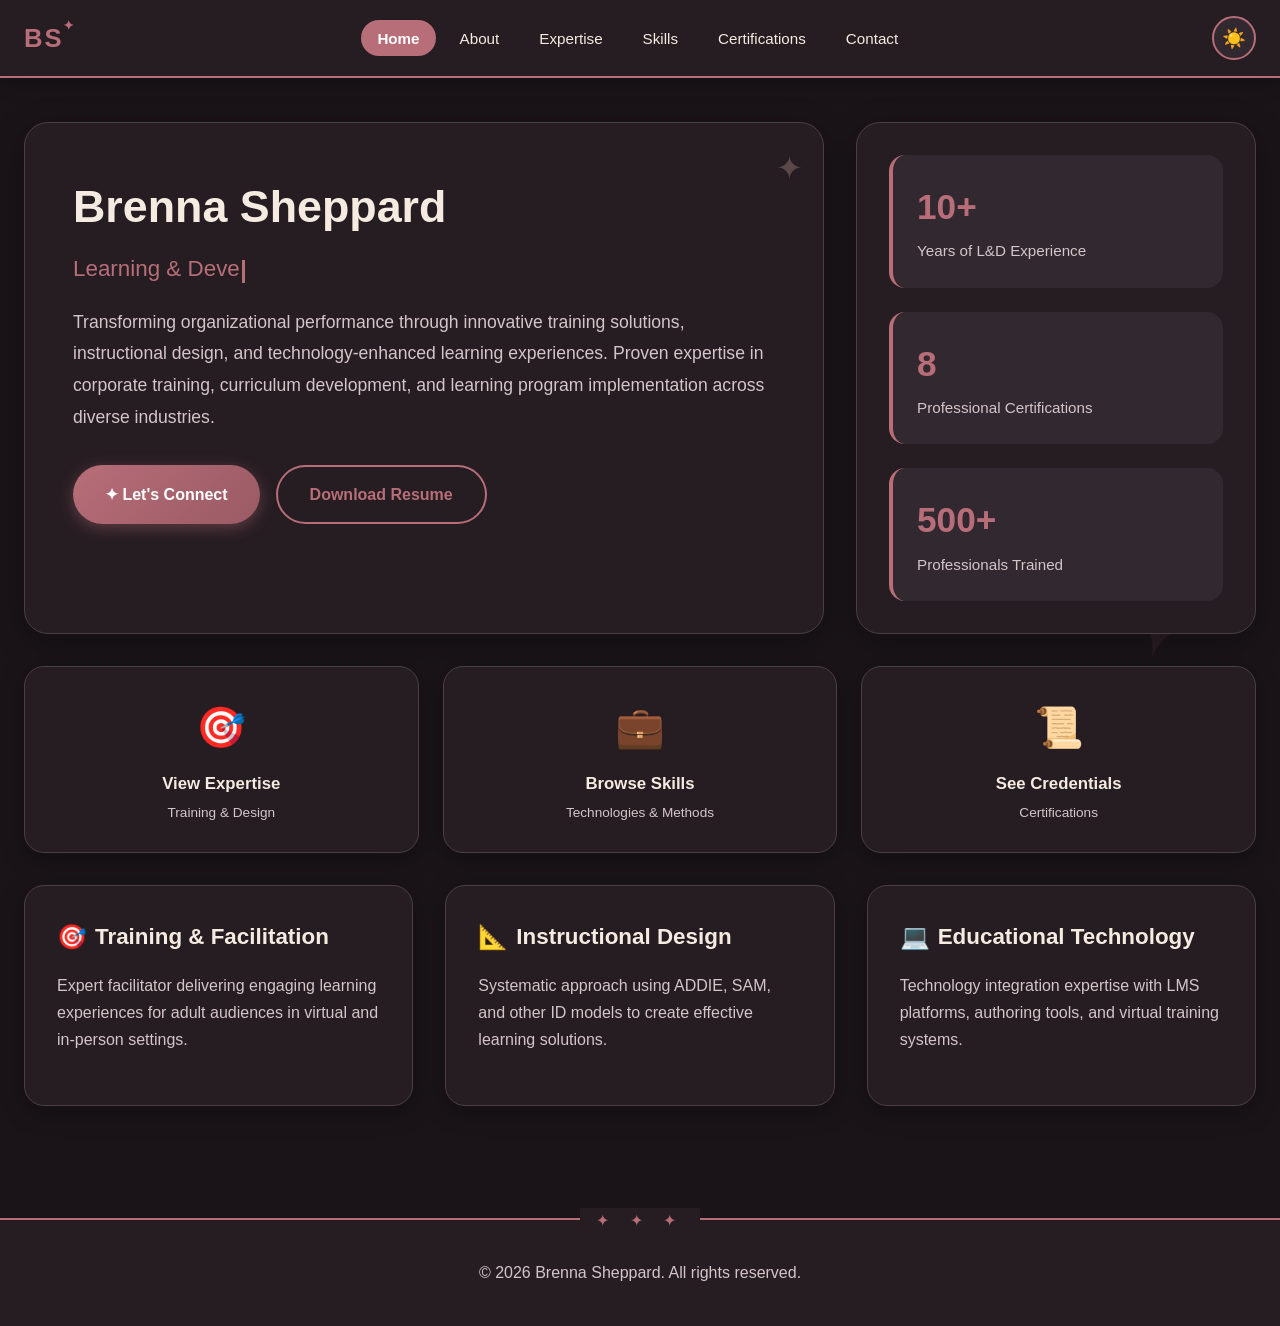
==== index.html @ a4d52938 "Add animated video avatar to About section - Download anime avatar video from GitHub - Update About " ====
<!DOCTYPE html>
<html lang="en">
<head>
    <meta charset="UTF-8">
    <meta name="viewport" content="width=device-width, initial-scale=1.0">
    <meta name="description" content="Brenna Sheppard - Learning & Development Professional specializing in instructional design, corporate training, and educational technology implementation.">
    <title>Brenna Sheppard | Learning & Development Specialist</title>
    <style>
        * {
            margin: 0;
            padding: 0;
            box-sizing: border-box;
        }

        :root {
            --bg-primary: #1a1418;
            --bg-secondary: #261d22;
            --bg-card: #322830;
            --text-primary: #f5ebe0;
            --text-secondary: #d4c5c8;
            --accent: #b76e79;
            --accent-light: #d4a5a5;
            --accent-hover: #9a5a64;
            --border: #4a3f44;
            --shadow: rgba(0, 0, 0, 0.3);
            --sparkle: #f0d9e0;
        }

        [data-theme="light"] {
            --bg-primary: #fff5f7;
            --bg-secondary: #ffeef1;
            --bg-card: #fff9fa;
            --text-primary: #2d2428;
            --text-secondary: #5a4a4e;
            --accent: #b76e79;
            --accent-light: #d4a5a5;
            --accent-hover: #9a5a64;
            --border: #e8d0d4;
            --shadow: rgba(183, 110, 121, 0.15);
            --sparkle: #b76e79;
        }

        body {
            font-family: 'Segoe UI', -apple-system, BlinkMacSystemFont, Roboto, 'Helvetica Neue', Arial, sans-serif;
            background-color: var(--bg-primary);
            color: var(--text-primary);
            line-height: 1.6;
            transition: background-color 0.4s ease, color 0.4s ease;
            overflow-x: hidden;
        }

        /* Floating Particles Background */
        .particles {
            position: fixed;
            top: 0;
            left: 0;
            width: 100%;
            height: 100%;
            pointer-events: none;
            z-index: 0;
            overflow: hidden;
        }

        .particle {
            position: absolute;
            width: 6px;
            height: 6px;
            background: var(--accent-light);
            border-radius: 50%;
            opacity: 0.4;
            animation: float 15s infinite ease-in-out;
        }

        .particle:nth-child(odd) {
            width: 4px;
            height: 4px;
            animation-duration: 20s;
        }

        .particle::before {
            content: '✦';
            position: absolute;
            font-size: 12px;
            color: var(--sparkle);
            opacity: 0.6;
        }

        @keyframes float {
            0%, 100% {
                transform: translateY(100vh) rotate(0deg);
                opacity: 0;
            }
            10% {
                opacity: 0.6;
            }
            90% {
                opacity: 0.6;
            }
            100% {
                transform: translateY(-100vh) rotate(720deg);
                opacity: 0;
            }
        }

        /* Sparkle decorations */
        .sparkle-container {
            position: fixed;
            top: 0;
            left: 0;
            width: 100%;
            height: 100%;
            pointer-events: none;
            z-index: 1;
        }

        .sparkle {
            position: absolute;
            font-size: 1.2rem;
            color: var(--sparkle);
            opacity: 0;
            animation: sparkle 3s infinite;
        }

        @keyframes sparkle {
            0%, 100% { opacity: 0; transform: scale(0) rotate(0deg); }
            50% { opacity: 0.8; transform: scale(1) rotate(180deg); }
        }

        /* Header & Navigation */
        header {
            background: var(--bg-secondary);
            padding: 1rem 1.5rem;
            position: fixed;
            top: 0;
            left: 0;
            right: 0;
            z-index: 1000;
            box-shadow: 0 2px 20px var(--shadow);
            transition: all 0.4s ease;
            border-bottom: 2px solid var(--accent);
            backdrop-filter: blur(10px);
        }

        header.hidden {
            transform: translateY(-100%);
        }

        nav {
            max-width: 1400px;
            margin: 0 auto;
            display: flex;
            justify-content: space-between;
            align-items: center;
            gap: 1rem;
        }

        .logo {
            font-size: 1.6rem;
            font-weight: 700;
            color: var(--accent);
            flex-shrink: 0;
            letter-spacing: 2px;
            position: relative;
        }

        .logo::after {
            content: '✦';
            font-size: 0.8rem;
            position: absolute;
            top: -2px;
            right: -12px;
            animation: twinkle 2s infinite;
        }

        @keyframes twinkle {
            0%, 100% { opacity: 0.3; transform: scale(0.8); }
            50% { opacity: 1; transform: scale(1.2); }
        }

        .nav-links {
            display: flex;
            gap: 0.5rem;
            list-style: none;
            align-items: center;
        }

        .nav-links a {
            color: var(--text-primary);
            text-decoration: none;
            font-weight: 500;
            transition: all 0.3s cubic-bezier(0.68, -0.55, 0.265, 1.55);
            font-size: 0.95rem;
            cursor: pointer;
            padding: 0.6rem 1rem;
            border-radius: 25px;
            position: relative;
        }

        .nav-links a:hover {
            color: var(--accent);
            background: var(--bg-card);
            transform: translateY(-2px) scale(1.05);
        }

        .nav-links a.active {
            color: white;
            background: var(--accent);
            font-weight: 600;
        }

        .nav-controls {
            display: flex;
            align-items: center;
            gap: 0.75rem;
        }

        .theme-toggle {
            background: var(--bg-card);
            border: 2px solid var(--accent);
            color: var(--accent);
            width: 44px;
            height: 44px;
            border-radius: 50%;
            cursor: pointer;
            font-size: 1.2rem;
            display: flex;
            align-items: center;
            justify-content: center;
            transition: all 0.4s cubic-bezier(0.68, -0.55, 0.265, 1.55);
        }

        .theme-toggle:hover {
            background: var(--accent);
            color: white;
            transform: scale(1.15) rotate(180deg);
            box-shadow: 0 4px 20px var(--shadow);
        }

        .menu-toggle {
            display: none;
            background: var(--bg-card);
            border: 2px solid var(--accent);
            color: var(--accent);
            font-size: 1.3rem;
            cursor: pointer;
            padding: 0.5rem 0.75rem;
            border-radius: 12px;
            transition: all 0.3s cubic-bezier(0.68, -0.55, 0.265, 1.55);
        }

        .menu-toggle:hover {
            background: var(--accent);
            color: white;
            transform: scale(1.05);
        }

        /* Dashboard Container */
        .dashboard {
            max-width: 1400px;
            margin: 90px auto 0;
            padding: 2rem 1.5rem;
            min-height: calc(100vh - 90px);
            position: relative;
            z-index: 2;
        }

        /* Tab Navigation */
        .tab-container {
            display: none;
        }

        .tab-container.active {
            display: block;
            animation: fadeInUp 0.6s cubic-bezier(0.68, -0.55, 0.265, 1.55);
        }

        @keyframes fadeInUp {
            from {
                opacity: 0;
                transform: translateY(30px);
            }
            to {
                opacity: 1;
                transform: translateY(0);
            }
        }

        /* Hero Dashboard */
        .hero-dashboard {
            display: grid;
            grid-template-columns: 2fr 1fr;
            gap: 2rem;
            margin-bottom: 2rem;
        }

        .hero-card {
            background: var(--bg-secondary);
            padding: 3rem;
            border-radius: 24px;
            box-shadow: 0 8px 32px var(--shadow);
            border: 1px solid var(--border);
            transition: all 0.4s cubic-bezier(0.68, -0.55, 0.265, 1.55);
            position: relative;
            overflow: hidden;
        }

        .hero-card::before {
            content: '✦';
            position: absolute;
            top: 20px;
            right: 20px;
            font-size: 2rem;
            color: var(--accent-light);
            opacity: 0.3;
            animation: twinkle 3s infinite;
        }

        .hero-card:hover {
            transform: translateY(-8px) scale(1.01);
            box-shadow: 0 16px 48px var(--shadow);
        }

        .hero-card h1 {
            font-size: 2.8rem;
            margin-bottom: 0.5rem;
            color: var(--text-primary);
            font-weight: 700;
        }

        .typing-container {
            height: 2rem;
            margin-bottom: 1.5rem;
        }

        .hero-card h2 {
            font-size: 1.4rem;
            color: var(--accent);
            font-weight: 500;
            display: inline;
        }

        .cursor {
            display: inline-block;
            width: 3px;
            height: 1.4rem;
            background: var(--accent);
            margin-left: 2px;
            animation: blink 1s infinite;
            vertical-align: middle;
        }

        @keyframes blink {
            0%, 50% { opacity: 1; }
            51%, 100% { opacity: 0; }
        }

        .hero-card p {
            color: var(--text-secondary);
            font-size: 1.1rem;
            line-height: 1.8;
            margin-bottom: 2rem;
        }

        .cta-buttons {
            display: flex;
            gap: 1rem;
            flex-wrap: wrap;
        }

        .btn {
            padding: 0.9rem 2rem;
            border: none;
            border-radius: 30px;
            font-size: 1rem;
            font-weight: 600;
            cursor: pointer;
            transition: all 0.4s cubic-bezier(0.68, -0.55, 0.265, 1.55);
            text-decoration: none;
            display: inline-flex;
            align-items: center;
            gap: 0.5rem;
        }

        .btn-primary {
            background: linear-gradient(135deg, var(--accent), var(--accent-hover));
            color: white;
            box-shadow: 0 4px 15px rgba(183, 110, 121, 0.4);
        }

        .btn-primary:hover {
            transform: translateY(-4px) scale(1.05);
            box-shadow: 0 8px 25px rgba(183, 110, 121, 0.5);
        }

        .btn-secondary {
            background: transparent;
            color: var(--accent);
            border: 2px solid var(--accent);
        }

        .btn-secondary:hover {
            background: var(--accent);
            color: white;
            transform: translateY(-4px) scale(1.05);
        }

        .stats-card {
            background: var(--bg-secondary);
            padding: 2rem;
            border-radius: 24px;
            box-shadow: 0 8px 32px var(--shadow);
            border: 1px solid var(--border);
            display: flex;
            flex-direction: column;
            gap: 1.5rem;
        }

        .stat-item {
            padding: 1.5rem;
            background: var(--bg-card);
            border-radius: 16px;
            border-left: 4px solid var(--accent);
            transition: all 0.4s cubic-bezier(0.68, -0.55, 0.265, 1.55);
            cursor: pointer;
            position: relative;
            overflow: hidden;
        }

        .stat-item::after {
            content: '✦';
            position: absolute;
            right: 15px;
            top: 50%;
            transform: translateY(-50%);
            font-size: 1.5rem;
            color: var(--accent-light);
            opacity: 0;
            transition: all 0.3s ease;
        }

        .stat-item:hover {
            transform: translateX(8px) scale(1.02);
            border-left-width: 6px;
        }

        .stat-item:hover::after {
            opacity: 0.5;
        }

        .stat-item h3 {
            font-size: 2.2rem;
            color: var(--accent);
            margin-bottom: 0.25rem;
            font-weight: 700;
        }

        .stat-item p {
            color: var(--text-secondary);
            font-size: 0.95rem;
        }

        /* Quick Actions */
        .quick-actions {
            display: grid;
            grid-template-columns: repeat(3, 1fr);
            gap: 1.5rem;
            margin-bottom: 2rem;
        }

        .quick-action {
            background: var(--bg-secondary);
            padding: 1.75rem;
            border-radius: 20px;
            box-shadow: 0 6px 24px var(--shadow);
            border: 1px solid var(--border);
            text-align: center;
            cursor: pointer;
            transition: all 0.4s cubic-bezier(0.68, -0.55, 0.265, 1.55);
            position: relative;
            overflow: hidden;
        }

        .quick-action::before {
            content: '';
            position: absolute;
            top: 0;
            left: 0;
            right: 0;
            height: 3px;
            background: linear-gradient(90deg, var(--accent), var(--accent-light));
            transform: scaleX(0);
            transition: transform 0.3s ease;
        }

        .quick-action:hover {
            transform: translateY(-10px) scale(1.03);
            border-color: var(--accent);
        }

        .quick-action:hover::before {
            transform: scaleX(1);
        }

        .quick-action-icon {
            font-size: 2.5rem;
            margin-bottom: 0.75rem;
            display: block;
            animation: bounce 2s infinite;
        }

        @keyframes bounce {
            0%, 100% { transform: translateY(0); }
            50% { transform: translateY(-5px); }
        }

        .quick-action:hover .quick-action-icon {
            animation: bounceMore 0.5s;
        }

        @keyframes bounceMore {
            0%, 100% { transform: translateY(0) scale(1); }
            50% { transform: translateY(-10px) scale(1.2); }
        }

        .quick-action h4 {
            color: var(--text-primary);
            font-size: 1.05rem;
            margin-bottom: 0.25rem;
            font-weight: 600;
        }

        .quick-action p {
            color: var(--text-secondary);
            font-size: 0.85rem;
        }

        /* Grid Cards */
        .card-grid {
            display: grid;
            grid-template-columns: repeat(auto-fit, minmax(320px, 1fr));
            gap: 2rem;
            margin-bottom: 2rem;
        }

        .card {
            background: var(--bg-secondary);
            padding: 2rem;
            border-radius: 20px;
            box-shadow: 0 6px 24px var(--shadow);
            border: 1px solid var(--border);
            transition: all 0.4s cubic-bezier(0.68, -0.55, 0.265, 1.55);
            cursor: pointer;
            position: relative;
            overflow: hidden;
        }

        .card::before {
            content: '';
            position: absolute;
            top: 0;
            left: 0;
            right: 0;
            height: 4px;
            background: linear-gradient(90deg, var(--accent), var(--accent-light), var(--accent));
            background-size: 200% 100%;
            transform: scaleX(0);
            transform-origin: left;
            transition: transform 0.4s ease;
        }

        .card:hover {
            transform: translateY(-12px) scale(1.02);
            box-shadow: 0 16px 40px var(--shadow);
        }

        .card:hover::before {
            transform: scaleX(1);
            animation: shimmer 2s infinite;
        }

        @keyframes shimmer {
            0% { background-position: -200% 0; }
            100% { background-position: 200% 0; }
        }

        .card h3 {
            color: var(--text-primary);
            margin-bottom: 1rem;
            font-size: 1.4rem;
            font-weight: 600;
            display: flex;
            align-items: center;
            gap: 0.5rem;
        }

        .card-icon {
            font-size: 1.5rem;
            transition: transform 0.3s ease;
        }

        .card:hover .card-icon {
            transform: scale(1.2) rotate(10deg);
        }

        .card p {
            color: var(--text-secondary);
            line-height: 1.7;
            margin-bottom: 1.25rem;
        }

        .card ul {
            list-style: none;
            padding: 0;
        }

        .card li {
            color: var(--text-secondary);
            padding: 0.5rem 0;
            padding-left: 1.5rem;
            position: relative;
            line-height: 1.6;
            transition: all 0.3s ease;
        }

        .card li:before {
            content: "✦";
            color: var(--accent);
            position: absolute;
            left: 0;
            font-size: 0.8rem;
            transition: transform 0.3s ease;
        }

        .card:hover li:before {
            transform: rotate(72deg);
        }

        /* Skills Tags */
        .skill-tags {
            display: flex;
            flex-wrap: wrap;
            gap: 0.6rem;
            margin-top: 1rem;
        }

        .skill-tag {
            background: linear-gradient(135deg, var(--accent), var(--accent-hover));
            color: white;
            padding: 0.5rem 1.1rem;
            border-radius: 25px;
            font-size: 0.85rem;
            font-weight: 500;
            transition: all 0.3s cubic-bezier(0.68, -0.55, 0.265, 1.55);
            cursor: default;
        }

        .skill-tag:hover {
            transform: scale(1.1) translateY(-3px);
            box-shadow: 0 4px 12px rgba(183, 110, 121, 0.4);
        }

        /* Section Headers */
        .section-header {
            margin-bottom: 2rem;
            position: relative;
        }

        .section-header h2 {
            font-size: 2.2rem;
            color: var(--text-primary);
            margin-bottom: 0.5rem;
            display: inline-flex;
            align-items: center;
            gap: 0.75rem;
        }

        .section-header h2::after {
            content: '✦';
            font-size: 1rem;
            color: var(--accent);
            animation: twinkle 2s infinite;
        }

        .section-header p {
            color: var(--text-secondary);
            font-size: 1.1rem;
        }

        /* About Section - Editorial Layout with Avatar */
        .about-editorial {
            background: var(--bg-secondary);
            padding: 3rem;
            border-radius: 24px;
            box-shadow: 0 8px 32px var(--shadow);
            border: 1px solid var(--border);
            position: relative;
            overflow: hidden;
        }

        .about-editorial::before {
            content: '✦';
            position: absolute;
            top: 20px;
            right: 20px;
            font-size: 1.5rem;
            color: var(--accent-light);
            opacity: 0.3;
            animation: twinkle 3s infinite;
        }

        .about-text-flow {
            font-size: 1.1rem;
            line-height: 1.9;
            color: var(--text-secondary);
            text-align: justify;
            hyphens: auto;
        }

        .about-text-flow p {
            margin-bottom: 1.25rem;
        }

        .about-text-flow p:first-of-type::first-letter {
            font-size: 3.5rem;
            float: left;
            line-height: 1;
            padding-right: 0.5rem;
            color: var(--accent);
            font-weight: 700;
        }

        /* Anime Avatar with Text Wrap */
        .avatar-float {
            float: right;
            width: 220px;
            height: 220px;
            margin: 0 0 1.5rem 2rem;
            shape-outside: circle(50%);
            clip-path: circle(50%);
            position: relative;
            cursor: pointer;
            transition: transform 0.6s cubic-bezier(0.68, -0.55, 0.265, 1.55);
        }

        .avatar-float:hover {
            transform: scale(1.05);
        }

        .avatar-float.clicked {
            animation: avatarBounce 0.6s cubic-bezier(0.68, -0.55, 0.265, 1.55);
        }

        @keyframes avatarBounce {
            0% { transform: scale(1) rotate(0deg); }
            25% { transform: scale(1.1) rotate(5deg); }
            50% { transform: scale(0.95) rotate(-5deg); }
            75% { transform: scale(1.05) rotate(3deg); }
            100% { transform: scale(1) rotate(0deg); }
        }

        .avatar-image,
        .avatar-video {
            width: 100%;
            height: 100%;
            object-fit: cover;
            border-radius: 50%;
            border: 4px solid var(--accent);
            box-shadow: 0 8px 32px var(--shadow);
            transition: all 0.4s ease;
        }

        .avatar-float:hover .avatar-image,
        .avatar-float:hover .avatar-video {
            border-color: var(--accent-light);
            box-shadow: 0 12px 40px var(--shadow), 0 0 30px rgba(183, 110, 121, 0.3);
        }

        /* Placeholder avatar styling */
        .avatar-placeholder {
            width: 100%;
            height: 100%;
            border-radius: 50%;
            background: linear-gradient(135deg, var(--accent), var(--accent-hover));
            display: flex;
            align-items: center;
            justify-content: center;
            font-size: 4rem;
            color: white;
            border: 4px solid var(--accent-light);
            box-shadow: 0 8px 32px var(--shadow);
            position: relative;
            overflow: hidden;
        }

        .avatar-placeholder::before {
            content: '';
            position: absolute;
            top: -50%;
            left: -50%;
            width: 200%;
            height: 200%;
            background: linear-gradient(
                45deg,
                transparent 30%,
                rgba(255,255,255,0.1) 50%,
                transparent 70%
            );
            animation: shimmerAvatar 3s infinite;
        }

        @keyframes shimmerAvatar {
            0% { transform: translateX(-100%) rotate(45deg); }
            100% { transform: translateX(100%) rotate(45deg); }
        }

        .avatar-hint {
            position: absolute;
            bottom: -30px;
            left: 50%;
            transform: translateX(-50%);
            font-size: 0.75rem;
            color: var(--accent);
            white-space: nowrap;
            opacity: 0;
            transition: opacity 0.3s ease;
        }

        .avatar-float:hover .avatar-hint {
            opacity: 1;
        }

        /* Skills highlight in text */
        .text-highlight {
            color: var(--accent);
            font-weight: 600;
            position: relative;
        }

        .text-highlight::after {
            content: '';
            position: absolute;
            bottom: -2px;
            left: 0;
            width: 100%;
            height: 2px;
            background: var(--accent);
            transform: scaleX(0);
            transition: transform 0.3s ease;
        }

        .text-highlight:hover::after {
            transform: scaleX(1);
        }

        /* About footer with values */
        .about-values {
            display: flex;
            flex-wrap: wrap;
            gap: 0.75rem;
            margin-top: 2rem;
            padding-top: 2rem;
            border-top: 1px solid var(--border);
        }

        .value-tag {
            background: var(--bg-card);
            color: var(--text-secondary);
            padding: 0.5rem 1rem;
            border-radius: 20px;
            font-size: 0.9rem;
            border: 1px solid var(--border);
            transition: all 0.3s cubic-bezier(0.68, -0.55, 0.265, 1.55);
            display: flex;
            align-items: center;
            gap: 0.4rem;
        }

        .value-tag:hover {
            background: var(--accent);
            color: white;
            border-color: var(--accent);
            transform: translateY(-3px) scale(1.05);
        }

        .value-tag::before {
            content: '♡';
            font-size: 0.8rem;
        }

        @media (max-width: 768px) {
            .avatar-float {
                float: none;
                margin: 0 auto 2rem;
                display: block;
                shape-outside: none;
            }

            .about-text-flow {
                text-align: left;
            }

            .about-editorial {
                padding: 2rem;
            }
        }

        /* Legacy about grid - keeping for fallback */
        .about-grid {
            display: grid;
            grid-template-columns: 2fr 1fr;
            gap: 2rem;
        }

        .about-content {
            background: var(--bg-secondary);
            padding: 2.5rem;
            border-radius: 24px;
            box-shadow: 0 8px 32px var(--shadow);
            border: 1px solid var(--border);
        }

        .about-content p {
            color: var(--text-secondary);
            margin-bottom: 1.25rem;
            line-height: 1.8;
        }

        .value-props {
            background: var(--bg-secondary);
            padding: 2rem;
            border-radius: 24px;
            box-shadow: 0 8px 32px var(--shadow);
            border: 1px solid var(--border);
        }

        .value-props h3 {
            color: var(--text-primary);
            margin-bottom: 1.5rem;
            font-size: 1.4rem;
            display: flex;
            align-items: center;
            gap: 0.5rem;
        }

        .value-props h3::before {
            content: '✦';
            color: var(--accent);
        }

        .value-list {
            list-style: none;
        }

        .value-list li {
            padding: 0.85rem 0;
            color: var(--text-secondary);
            display: flex;
            align-items: center;
            gap: 0.75rem;
            border-bottom: 1px solid var(--border);
            transition: all 0.3s ease;
        }

        .value-list li:last-child {
            border-bottom: none;
        }

        .value-list li:hover {
            padding-left: 0.5rem;
            color: var(--text-primary);
        }

        .value-list li:before {
            content: "♡";
            color: var(--accent);
            font-size: 1rem;
            transition: transform 0.3s ease;
        }

        .value-list li:hover:before {
            transform: scale(1.3);
        }

        /* Certification Cards with Actual Logos */
        .cert-card {
            background: var(--bg-secondary);
            padding: 2rem;
            border-radius: 20px;
            box-shadow: 0 6px 24px var(--shadow);
            border: 1px solid var(--border);
            transition: all 0.4s cubic-bezier(0.68, -0.55, 0.265, 1.55);
            text-align: center;
            display: flex;
            flex-direction: column;
            align-items: center;
            gap: 1rem;
        }

        .cert-card:hover {
            transform: translateY(-10px) scale(1.03);
            box-shadow: 0 16px 40px var(--shadow);
        }

        .cert-logo {
            width: 72px;
            height: 72px;
            display: flex;
            align-items: center;
            justify-content: center;
            transition: transform 0.4s cubic-bezier(0.68, -0.55, 0.265, 1.55);
        }

        .cert-card:hover .cert-logo {
            transform: scale(1.15) rotate(5deg);
        }

        .cert-logo svg {
            width: 100%;
            height: 100%;
        }

        .cert-card h3 {
            color: var(--text-primary);
            font-size: 1.15rem;
            margin: 0;
            font-weight: 600;
        }

        .cert-card p {
            color: var(--text-secondary);
            font-size: 0.9rem;
            margin: 0;
        }

        .cert-badge {
            background: linear-gradient(135deg, var(--accent), var(--accent-hover));
            color: white;
            padding: 0.3rem 0.8rem;
            border-radius: 15px;
            font-size: 0.75rem;
            font-weight: 500;
        }

        /* Contact Section */
        .contact-grid {
            display: grid;
            grid-template-columns: 1fr 1fr;
            gap: 2rem;
        }

        .contact-card {
            background: var(--bg-secondary);
            padding: 2.5rem;
            border-radius: 24px;
            box-shadow: 0 8px 32px var(--shadow);
            border: 1px solid var(--border);
        }

        .contact-card h3 {
            margin-bottom: 1.5rem;
            color: var(--text-primary);
            font-size: 1.4rem;
            display: flex;
            align-items: center;
            gap: 0.5rem;
        }

        .contact-card h3::before {
            content: '✦';
            color: var(--accent);
        }

        .contact-links {
            display: flex;
            flex-direction: column;
            gap: 1rem;
        }

        .contact-link {
            color: var(--text-primary);
            text-decoration: none;
            font-size: 1rem;
            transition: all 0.4s cubic-bezier(0.68, -0.55, 0.265, 1.55);
            display: flex;
            align-items: center;
            gap: 0.75rem;
            padding: 1rem;
            background: var(--bg-card);
            border-radius: 12px;
            border: 1px solid var(--border);
        }

        .contact-link:hover {
            color: var(--accent);
            border-color: var(--accent);
            transform: translateX(8px) scale(1.02);
            box-shadow: 0 4px 16px var(--shadow);
        }

        .contact-link span {
            font-size: 1.3rem;
        }

        /* Footer */
        footer {
            background: var(--bg-secondary);
            text-align: center;
            padding: 2.5rem;
            color: var(--text-secondary);
            border-top: 2px solid var(--accent);
            margin-top: 3rem;
            position: relative;
        }

        footer::before {
            content: '✦ ✦ ✦';
            position: absolute;
            top: -12px;
            left: 50%;
            transform: translateX(-50%);
            background: var(--bg-secondary);
            padding: 0 1rem;
            color: var(--accent);
            letter-spacing: 0.5rem;
        }

        /* Mobile Menu Styles */
        @media (max-width: 968px) {
            .hero-dashboard,
            .about-grid,
            .contact-grid {
                grid-template-columns: 1fr;
            }

            .quick-actions {
                grid-template-columns: 1fr;
            }

            .card-grid {
                grid-template-columns: 1fr;
            }
        }

        @media (max-width: 768px) {
            .nav-links {
                display: none;
                position: fixed;
                top: 73px;
                left: 0;
                right: 0;
                background: var(--bg-secondary);
                flex-direction: column;
                padding: 1.5rem;
                box-shadow: 0 8px 32px var(--shadow);
                border-bottom: 2px solid var(--accent);
                gap: 0.5rem;
                max-height: calc(100vh - 73px);
                overflow-y: auto;
            }

            .nav-links.active {
                display: flex;
                animation: slideDown 0.4s cubic-bezier(0.68, -0.55, 0.265, 1.55);
            }

            @keyframes slideDown {
                from {
                    opacity: 0;
                    transform: translateY(-20px);
                }
                to {
                    opacity: 1;
                    transform: translateY(0);
                }
            }

            .nav-links a {
                padding: 1rem;
                text-align: center;
                border-radius: 12px;
                width: 100%;
            }

            .menu-toggle {
                display: flex;
                align-items: center;
                justify-content: center;
            }

            .hero-card {
                padding: 2rem;
            }

            .hero-card h1 {
                font-size: 2rem;
            }

            .dashboard {
                padding: 1.5rem 1rem;
                margin-top: 80px;
            }

            .section-header h2 {
                font-size: 1.8rem;
            }

            .btn {
                padding: 0.8rem 1.5rem;
                font-size: 0.95rem;
            }
        }

        /* Decorative Flourishes */
        .flourish {
            position: fixed;
            pointer-events: none;
            z-index: 0;
            opacity: 0.1;
            color: var(--accent);
            font-size: 8rem;
        }

        .flourish-1 {
            top: 20%;
            left: 5%;
            transform: rotate(-15deg);
        }

        .flourish-2 {
            bottom: 20%;
            right: 5%;
            transform: rotate(15deg);
        }
    </style>
</head>
<body>
    <!-- Floating Particles -->
    <div class="particles" id="particles"></div>

    <!-- Sparkle Container -->
    <div class="sparkle-container" id="sparkles"></div>

    <!-- Decorative Flourishes -->
    <div class="flourish flourish-1">✦</div>
    <div class="flourish flourish-2">✦</div>

    <header id="header">
        <nav>
            <div class="logo">BS</div>
            <ul class="nav-links" id="navLinks">
                <li><a class="nav-link active" data-tab="home">Home</a></li>
                <li><a class="nav-link" data-tab="about">About</a></li>
                <li><a class="nav-link" data-tab="expertise">Expertise</a></li>
                <li><a class="nav-link" data-tab="skills">Skills</a></li>
                <li><a class="nav-link" data-tab="certifications">Certifications</a></li>
                <li><a class="nav-link" data-tab="contact">Contact</a></li>
            </ul>
            <div class="nav-controls">
                <button class="theme-toggle" id="themeToggle" aria-label="Toggle theme">
                    <span id="themeIcon">☀️</span>
                </button>
                <button class="menu-toggle" id="menuToggle" aria-label="Toggle menu">☰</button>
            </div>
        </nav>
    </header>

    <div class="dashboard">
        <!-- Home Tab -->
        <div class="tab-container active" id="home">
            <div class="hero-dashboard">
                <div class="hero-card">
                    <h1>Brenna Sheppard</h1>
                    <div class="typing-container">
                        <h2 id="typingText"></h2><span class="cursor"></span>
                    </div>
                    <p>Transforming organizational performance through innovative training solutions, instructional design, and technology-enhanced learning experiences. Proven expertise in corporate training, curriculum development, and learning program implementation across diverse industries.</p>
                    <div class="cta-buttons">
                        <a class="btn btn-primary nav-link" data-tab="contact">✦ Let's Connect</a>
                        <a href="BSheppardresume2025.pdf" class="btn btn-secondary" download>Download Resume</a>
                    </div>
                </div>
                <div class="stats-card">
                    <div class="stat-item">
                        <h3>10+</h3>
                        <p>Years of L&D Experience</p>
                    </div>
                    <div class="stat-item">
                        <h3>8</h3>
                        <p>Professional Certifications</p>
                    </div>
                    <div class="stat-item">
                        <h3>500+</h3>
                        <p>Professionals Trained</p>
                    </div>
                </div>
            </div>

            <!-- Interactive Quick Actions -->
            <div class="quick-actions">
                <div class="quick-action nav-link" data-tab="expertise">
                    <span class="quick-action-icon">🎯</span>
                    <h4>View Expertise</h4>
                    <p>Training & Design</p>
                </div>
                <div class="quick-action nav-link" data-tab="skills">
                    <span class="quick-action-icon">💼</span>
                    <h4>Browse Skills</h4>
                    <p>Technologies & Methods</p>
                </div>
                <div class="quick-action nav-link" data-tab="certifications">
                    <span class="quick-action-icon">📜</span>
                    <h4>See Credentials</h4>
                    <p>Certifications</p>
                </div>
            </div>

            <div class="card-grid">
                <div class="card nav-link" data-tab="expertise">
                    <h3><span class="card-icon">🎯</span> Training & Facilitation</h3>
                    <p>Expert facilitator delivering engaging learning experiences for adult audiences in virtual and in-person settings.</p>
                </div>
                <div class="card nav-link" data-tab="expertise">
                    <h3><span class="card-icon">📐</span> Instructional Design</h3>
                    <p>Systematic approach using ADDIE, SAM, and other ID models to create effective learning solutions.</p>
                </div>
                <div class="card nav-link" data-tab="expertise">
                    <h3><span class="card-icon">💻</span> Educational Technology</h3>
                    <p>Technology integration expertise with LMS platforms, authoring tools, and virtual training systems.</p>
                </div>
            </div>
        </div>

        <!-- About Tab - Editorial Layout with Avatar -->
        <div class="tab-container" id="about">
            <div class="section-header">
                <h2>About Me</h2>
                <p>Click the avatar to see it come alive!</p>
            </div>
            <div class="about-editorial">
                <div class="about-text-flow">
                    <!-- Anime Avatar - Animated video avatar -->
                    <div class="avatar-float" id="avatarFloat" title="Click me!">
                        <video class="avatar-video" id="avatarVideo" autoplay loop muted playsinline>
                            <source src="images/anime-avatar.mp4" type="video/mp4">
                        </video>
                        <span class="avatar-hint">Click me! ✦</span>
                    </div>

                    <p>I am a results-driven <span class="text-highlight">Learning & Development professional</span> with over a decade of experience designing and delivering impactful training solutions that drive measurable business outcomes. My journey has taken me through the worlds of instructional design, corporate training, curriculum development, and educational technology implementation—each role adding new dimensions to my expertise.</p>

                    <p>Currently serving as a <span class="text-highlight">Digital Learning Specialist</span>, I partner with organizations to implement technology-enhanced learning solutions, conduct customized professional development, and create scalable training programs. What truly excites me is translating complex concepts into engaging learning experiences for adult learners across multiple delivery modalities—whether that's a virtual workshop, an interactive e-learning module, or an in-person training session.</p>

                    <p>My toolkit includes <span class="text-highlight">needs assessment</span>, program design, <span class="text-highlight">LMS implementation</span>, facilitation, and measurement of learning impact. I bring a unique blend of instructional expertise, project management skills, and technical proficiency to every engagement. Whether working as a trainer, consultant, instructional designer, or project lead, I am committed to creating learning solutions that align with organizational goals and deliver lasting performance improvement.</p>

                    <p>When I'm not crafting learning experiences, you'll find me exploring new EdTech tools, staying current with industry trends, and continuously expanding my own skillset—because in L&D, we never stop learning!</p>
                </div>

                <div class="about-values">
                    <span class="value-tag">Adult Learning</span>
                    <span class="value-tag">Instructional Design</span>
                    <span class="value-tag">Multi-industry</span>
                    <span class="value-tag">Technology</span>
                    <span class="value-tag">Data-driven</span>
                    <span class="value-tag">Facilitation</span>
                    <span class="value-tag">Project Management</span>
                    <span class="value-tag">Consulting</span>
                </div>
            </div>
        </div>

        <!-- Expertise Tab -->
        <div class="tab-container" id="expertise">
            <div class="section-header">
                <h2>Core Expertise</h2>
                <p>Versatile learning professional ready for training, design, consulting, or project management roles</p>
            </div>
            <div class="card-grid">
                <div class="card">
                    <h3>Training & Facilitation</h3>
                    <p>Expert facilitator skilled in delivering engaging, interactive learning experiences for adult audiences. Proficient in both virtual and in-person delivery.</p>
                    <ul>
                        <li>Corporate training program design</li>
                        <li>Customized onsite training</li>
                        <li>Technology implementation support</li>
                        <li>Professional development workshops</li>
                        <li>Conference presentations</li>
                        <li>Train-the-trainer programs</li>
                    </ul>
                </div>

                <div class="card">
                    <h3>Instructional Design</h3>
                    <p>Systematic approach to designing learning solutions using ADDIE, SAM, and other ID models. Skilled at needs assessment and evaluation.</p>
                    <ul>
                        <li>Learning needs analysis</li>
                        <li>Course design & curriculum</li>
                        <li>Multimedia content development</li>
                        <li>Assessment design</li>
                        <li>Job aids creation</li>
                        <li>Program documentation</li>
                    </ul>
                </div>

                <div class="card">
                    <h3>Educational Technology</h3>
                    <p>Technology-savvy professional experienced in implementing and optimizing learning technologies and digital solutions.</p>
                    <ul>
                        <li>LMS implementation</li>
                        <li>EdTech tool evaluation</li>
                        <li>Digital content creation</li>
                        <li>Virtual training platforms</li>
                        <li>Google Workspace & Microsoft 365</li>
                        <li>Interactive display technology</li>
                    </ul>
                </div>

                <div class="card">
                    <h3>Program Management</h3>
                    <p>Strategic partner who can lead learning initiatives from conception through evaluation with strong stakeholder management.</p>
                    <ul>
                        <li>Learning strategy development</li>
                        <li>Stakeholder collaboration</li>
                        <li>Needs assessment</li>
                        <li>Budget & resource management</li>
                        <li>Performance metrics & ROI</li>
                        <li>Continuous improvement</li>
                    </ul>
                </div>
            </div>
        </div>

        <!-- Skills Tab -->
        <div class="tab-container" id="skills">
            <div class="section-header">
                <h2>Skills & Competencies</h2>
                <p>Comprehensive skillset across learning technologies, design, delivery, and management</p>
            </div>
            <div class="card-grid">
                <div class="card">
                    <h3>Learning Technologies</h3>
                    <div class="skill-tags">
                        <span class="skill-tag">Google Workspace</span>
                        <span class="skill-tag">Microsoft 365</span>
                        <span class="skill-tag">LMS Platforms</span>
                        <span class="skill-tag">Zoom/Teams</span>
                        <span class="skill-tag">Clear Touch</span>
                        <span class="skill-tag">Interactive Displays</span>
                    </div>
                </div>

                <div class="card">
                    <h3>Instructional Design</h3>
                    <div class="skill-tags">
                        <span class="skill-tag">ADDIE Model</span>
                        <span class="skill-tag">Needs Assessment</span>
                        <span class="skill-tag">Learning Objectives</span>
                        <span class="skill-tag">Assessment Design</span>
                        <span class="skill-tag">Content Development</span>
                        <span class="skill-tag">Evaluation</span>
                    </div>
                </div>

                <div class="card">
                    <h3>Training Delivery</h3>
                    <div class="skill-tags">
                        <span class="skill-tag">Facilitation</span>
                        <span class="skill-tag">Presentation</span>
                        <span class="skill-tag">Virtual Training</span>
                        <span class="skill-tag">Workshop Design</span>
                        <span class="skill-tag">Coaching</span>
                        <span class="skill-tag">Adult Learning</span>
                    </div>
                </div>

                <div class="card">
                    <h3>Program Management</h3>
                    <div class="skill-tags">
                        <span class="skill-tag">Project Planning</span>
                        <span class="skill-tag">Stakeholder Management</span>
                        <span class="skill-tag">Change Management</span>
                        <span class="skill-tag">Performance Metrics</span>
                        <span class="skill-tag">Budget Management</span>
                    </div>
                </div>

                <div class="card">
                    <h3>Subject Matter Expertise</h3>
                    <div class="skill-tags">
                        <span class="skill-tag">STEM Education</span>
                        <span class="skill-tag">EdTech Training</span>
                        <span class="skill-tag">Differentiation</span>
                        <span class="skill-tag">ESL/Multilingual</span>
                        <span class="skill-tag">Accessibility</span>
                    </div>
                </div>

                <div class="card">
                    <h3>Soft Skills</h3>
                    <div class="skill-tags">
                        <span class="skill-tag">Communication</span>
                        <span class="skill-tag">Problem-Solving</span>
                        <span class="skill-tag">Adaptability</span>
                        <span class="skill-tag">Collaboration</span>
                        <span class="skill-tag">Leadership</span>
                    </div>
                </div>
            </div>
        </div>

        <!-- Certifications Tab -->
        <div class="tab-container" id="certifications">
            <div class="section-header">
                <h2>Certifications & Credentials</h2>
                <p>Continuously expanding expertise through professional development and certification</p>
            </div>
            <div class="card-grid">
                <div class="cert-card">
                    <div class="cert-logo">
                        <!-- Google Logo SVG -->
                        <svg viewBox="0 0 48 48">
                            <path fill="#EA4335" d="M24 9.5c3.54 0 6.71 1.22 9.21 3.6l6.85-6.85C35.9 2.38 30.47 0 24 0 14.62 0 6.51 5.38 2.56 13.22l7.98 6.19C12.43 13.72 17.74 9.5 24 9.5z"/>
                            <path fill="#4285F4" d="M46.98 24.55c0-1.57-.15-3.09-.38-4.55H24v9.02h12.94c-.58 2.96-2.26 5.48-4.78 7.18l7.73 6c4.51-4.18 7.09-10.36 7.09-17.65z"/>
                            <path fill="#FBBC05" d="M10.53 28.59c-.48-1.45-.76-2.99-.76-4.59s.27-3.14.76-4.59l-7.98-6.19C.92 16.46 0 20.12 0 24c0 3.88.92 7.54 2.56 10.78l7.97-6.19z"/>
                            <path fill="#34A853" d="M24 48c6.48 0 11.93-2.13 15.89-5.81l-7.73-6c-2.15 1.45-4.92 2.3-8.16 2.3-6.26 0-11.57-4.22-13.47-9.91l-7.98 6.19C6.51 42.62 14.62 48 24 48z"/>
                        </svg>
                    </div>
                    <h3>Google Educator Level 1</h3>
                    <p>Google for Education</p>
                    <span class="cert-badge">Certified</span>
                </div>

                <div class="cert-card">
                    <div class="cert-logo">
                        <!-- Google Logo SVG -->
                        <svg viewBox="0 0 48 48">
                            <path fill="#EA4335" d="M24 9.5c3.54 0 6.71 1.22 9.21 3.6l6.85-6.85C35.9 2.38 30.47 0 24 0 14.62 0 6.51 5.38 2.56 13.22l7.98 6.19C12.43 13.72 17.74 9.5 24 9.5z"/>
                            <path fill="#4285F4" d="M46.98 24.55c0-1.57-.15-3.09-.38-4.55H24v9.02h12.94c-.58 2.96-2.26 5.48-4.78 7.18l7.73 6c4.51-4.18 7.09-10.36 7.09-17.65z"/>
                            <path fill="#FBBC05" d="M10.53 28.59c-.48-1.45-.76-2.99-.76-4.59s.27-3.14.76-4.59l-7.98-6.19C.92 16.46 0 20.12 0 24c0 3.88.92 7.54 2.56 10.78l7.97-6.19z"/>
                            <path fill="#34A853" d="M24 48c6.48 0 11.93-2.13 15.89-5.81l-7.73-6c-2.15 1.45-4.92 2.3-8.16 2.3-6.26 0-11.57-4.22-13.47-9.91l-7.98 6.19C6.51 42.62 14.62 48 24 48z"/>
                        </svg>
                    </div>
                    <h3>Google Educator Level 2</h3>
                    <p>Google for Education</p>
                    <span class="cert-badge">Certified</span>
                </div>

                <div class="cert-card">
                    <div class="cert-logo">
                        <!-- AWS Logo SVG -->
                        <svg viewBox="0 0 48 48">
                            <path fill="#252F3E" d="M13.527 21.529c0 .597.064 1.08.176 1.435.128.356.287.746.512 1.162.08.128.112.256.112.368 0 .16-.096.32-.304.48l-1.008.672c-.144.096-.288.144-.416.144-.16 0-.32-.08-.48-.224-.224-.24-.416-.496-.576-.752-.16-.272-.32-.576-.496-.944-1.248 1.472-2.816 2.208-4.704 2.208-1.344 0-2.416-.384-3.2-1.152-.784-.768-1.184-1.792-1.184-3.072 0-1.36.48-2.464 1.456-3.296.976-.832 2.272-1.248 3.904-1.248.544 0 1.104.048 1.696.128.592.08 1.2.208 1.84.352v-1.168c0-1.216-.256-2.064-.752-2.56-.512-.496-1.376-.736-2.608-.736-.56 0-1.136.064-1.728.208-.592.144-1.168.32-1.728.544-.256.112-.448.176-.56.208-.112.032-.192.048-.256.048-.224 0-.336-.16-.336-.496v-.784c0-.256.032-.448.112-.56.08-.112.224-.224.448-.336.56-.288 1.232-.528 2.016-.72.784-.208 1.616-.304 2.496-.304 1.904 0 3.296.432 4.176 1.296.864.864 1.312 2.176 1.312 3.936v5.184h.016zm-6.496 2.432c.528 0 1.072-.096 1.648-.288.576-.192 1.088-.544 1.52-1.024.256-.304.448-.64.544-1.024.096-.384.16-.848.16-1.392v-.672c-.464-.112-.96-.208-1.472-.272-.512-.064-1.008-.096-1.504-.096-1.072 0-1.856.208-2.384.64-.528.432-.784 1.04-.784 1.84 0 .752.192 1.312.592 1.696.384.4.944.592 1.68.592zm12.848 1.728c-.288 0-.48-.048-.608-.16-.128-.096-.24-.304-.336-.576l-3.76-12.384c-.096-.288-.144-.48-.144-.576 0-.224.112-.352.336-.352h1.568c.304 0 .512.048.624.16.128.096.224.304.32.576l2.688 10.592 2.496-10.592c.08-.288.176-.48.304-.576.128-.112.352-.16.64-.16h1.28c.304 0 .512.048.64.16.128.096.24.304.304.576l2.528 10.72 2.768-10.72c.096-.288.208-.48.32-.576.128-.112.336-.16.624-.16h1.488c.224 0 .352.112.352.352 0 .064-.016.144-.032.24-.016.096-.048.208-.112.368l-3.856 12.384c-.096.288-.208.48-.336.576-.128.096-.336.16-.608.16h-1.376c-.304 0-.512-.048-.64-.16-.128-.112-.24-.304-.304-.592l-2.48-10.32-2.464 10.32c-.08.288-.176.48-.304.592-.128.112-.352.16-.64.16h-1.376zm20.544.384c-.832 0-1.664-.096-2.464-.288-.8-.192-1.424-.4-1.856-.624-.272-.144-.448-.304-.512-.448-.064-.144-.096-.304-.096-.448v-.816c0-.336.128-.496.368-.496.096 0 .192.016.288.048.096.032.24.096.4.16.544.24 1.136.432 1.76.56.64.128 1.264.192 1.904.192 1.008 0 1.792-.176 2.336-.528.544-.352.816-.864.816-1.52 0-.448-.144-.816-.432-1.104-.288-.288-.832-.544-1.616-.784l-2.32-.72c-1.168-.368-2.032-.912-2.576-1.632-.544-.704-.816-1.488-.816-2.336 0-.672.144-1.264.432-1.776.288-.512.672-.96 1.152-1.312.48-.368 1.024-.64 1.664-.832.64-.192 1.312-.272 2.016-.272.352 0 .72.016 1.072.064.368.048.704.112 1.04.176.32.08.624.16.912.256.288.096.512.192.672.288.224.128.384.256.48.4.096.128.144.304.144.528v.752c0 .336-.128.512-.368.512-.128 0-.336-.064-.608-.192-.912-.416-1.936-.624-3.072-.624-.912 0-1.632.144-2.128.448-.496.304-.752.768-.752 1.408 0 .448.16.832.48 1.136.32.304.912.576 1.76.832l2.272.704c1.152.368 1.984.88 2.48 1.536.496.656.736 1.408.736 2.24 0 .688-.144 1.312-.416 1.856-.288.544-.672 1.024-1.168 1.408-.496.4-1.088.688-1.776.896-.72.224-1.488.32-2.32.32z"/>
                            <path fill="#FF9900" d="M43.632 33.248c-5.344 3.952-13.104 6.048-19.776 6.048-9.36 0-17.792-3.456-24.176-9.216-.496-.448-.048-1.072.544-.72 6.88 4 15.392 6.416 24.192 6.416 5.936 0 12.464-1.232 18.464-3.776.896-.4 1.664.592.752 1.248z"/>
                            <path fill="#FF9900" d="M45.824 30.72c-.688-.88-4.544-.416-6.272-.208-.528.064-.608-.4-.128-.736 3.072-2.16 8.112-1.536 8.704-.816.592.736-.16 5.792-3.04 8.208-.448.368-.864.176-.672-.32.656-1.632 2.096-5.248 1.408-6.128z"/>
                        </svg>
                    </div>
                    <h3>AWS Cloud Practitioner</h3>
                    <p>Amazon Web Services</p>
                    <span class="cert-badge">Certified</span>
                </div>

                <div class="cert-card">
                    <div class="cert-logo">
                        <!-- Apple Logo SVG -->
                        <svg viewBox="0 0 48 48">
                            <path fill="#555555" d="M39.665 34.656c-.92 2.04-1.36 2.95-2.54 4.75-1.65 2.52-3.98 5.66-6.87 5.69-2.57.02-3.23-1.67-6.71-1.65-3.49.02-4.21 1.68-6.79 1.66-2.89-.03-5.1-2.86-6.75-5.37-4.6-7.04-5.08-15.3-2.25-19.69 2.02-3.12 5.2-4.95 8.18-4.95 3.04 0 4.95 1.68 7.46 1.68 2.44 0 3.92-1.68 7.44-1.68 2.64 0 5.45 1.44 7.47 3.92-6.57 3.6-5.5 12.97 1.36 15.64zM28.27 10.3c1.27-1.63 2.24-3.94 1.88-6.3-2.08.15-4.51 1.46-5.93 3.18-1.29 1.56-2.36 3.89-1.95 6.14 2.27.08 4.62-1.26 6-3.02z"/>
                        </svg>
                    </div>
                    <h3>Apple Teacher</h3>
                    <p>Apple Education</p>
                    <span class="cert-badge">Certified</span>
                </div>

                <div class="cert-card">
                    <div class="cert-logo">
                        <!-- PLTW Logo SVG -->
                        <svg viewBox="0 0 48 48">
                            <circle cx="24" cy="24" r="22" fill="#00629B"/>
                            <path fill="#FFFFFF" d="M12 16h6c3.31 0 6 2.02 6 5s-2.69 5-6 5h-3v6h-3V16zm3 7.5h3c1.66 0 3-.84 3-2.5s-1.34-2.5-3-2.5h-3v5zM26 16h3v13h7v3H26V16z"/>
                        </svg>
                    </div>
                    <h3>PLTW Launch Educator</h3>
                    <p>Project Lead The Way</p>
                    <span class="cert-badge">Certified</span>
                </div>

                <div class="cert-card">
                    <div class="cert-logo">
                        <!-- ESL Certificate SVG -->
                        <svg viewBox="0 0 48 48">
                            <rect x="4" y="8" width="40" height="32" rx="4" fill="#1E3A5F"/>
                            <path fill="#FFFFFF" d="M12 18h8v2h-5v3h4v2h-4v3h5v2h-8V18zM22 28c0-1.66 1.34-2.5 3-2.5.83 0 1.5.17 2 .5v-1c0-.83-.67-1.5-1.5-1.5-.67 0-1.17.25-1.5.75l-1.5-1.25c.67-1 1.83-1.5 3-1.5 1.93 0 3.5 1.34 3.5 3.5v5h-2v-1c-.5.67-1.33 1.25-2.5 1.25-1.66 0-2.5-1.09-2.5-2.25zm5-.25v-1c-.33-.33-.83-.5-1.5-.5s-1.5.33-1.5 1 .67 1 1.5 1 1.17-.17 1.5-.5zM31 18h3v12h-3V18z"/>
                            <circle cx="38" cy="14" r="3" fill="#4CAF50"/>
                        </svg>
                    </div>
                    <h3>ESL Supplemental</h3>
                    <p>Texas Education Agency</p>
                    <span class="cert-badge">Certified</span>
                </div>

                <div class="cert-card">
                    <div class="cert-logo">
                        <!-- Google Logo SVG -->
                        <svg viewBox="0 0 48 48">
                            <path fill="#EA4335" d="M24 9.5c3.54 0 6.71 1.22 9.21 3.6l6.85-6.85C35.9 2.38 30.47 0 24 0 14.62 0 6.51 5.38 2.56 13.22l7.98 6.19C12.43 13.72 17.74 9.5 24 9.5z"/>
                            <path fill="#4285F4" d="M46.98 24.55c0-1.57-.15-3.09-.38-4.55H24v9.02h12.94c-.58 2.96-2.26 5.48-4.78 7.18l7.73 6c4.51-4.18 7.09-10.36 7.09-17.65z"/>
                            <path fill="#FBBC05" d="M10.53 28.59c-.48-1.45-.76-2.99-.76-4.59s.27-3.14.76-4.59l-7.98-6.19C.92 16.46 0 20.12 0 24c0 3.88.92 7.54 2.56 10.78l7.97-6.19z"/>
                            <path fill="#34A853" d="M24 48c6.48 0 11.93-2.13 15.89-5.81l-7.73-6c-2.15 1.45-4.92 2.3-8.16 2.3-6.26 0-11.57-4.22-13.47-9.91l-7.98 6.19C6.51 42.62 14.62 48 24 48z"/>
                        </svg>
                    </div>
                    <h3>Google Project Management</h3>
                    <p>Coursera</p>
                    <span class="cert-badge">In Progress</span>
                </div>

                <div class="cert-card">
                    <div class="cert-logo">
                        <!-- PMI Logo SVG -->
                        <svg viewBox="0 0 48 48">
                            <rect x="2" y="2" width="44" height="44" rx="6" fill="#0077B5"/>
                            <path fill="#FFFFFF" d="M10 14h6c3 0 5 1.5 5 4.5S19 23 16 23h-3v7h-3V14zm3 6.5h3c1.38 0 2-.75 2-2s-.62-2-2-2h-3v4zM23 14h3l3 11 3-11h3v16h-2.5V19l-2.75 11h-2L25.5 19v11H23V14z"/>
                            <path fill="#FFC107" d="M37 34h3v4h-3z"/>
                        </svg>
                    </div>
                    <h3>CAPM</h3>
                    <p>PMI</p>
                    <span class="cert-badge">Upcoming</span>
                </div>
            </div>
        </div>

        <!-- Contact Tab -->
        <div class="tab-container" id="contact">
            <div class="section-header">
                <h2>Let's Connect</h2>
                <p>Open to opportunities in corporate training, instructional design, consulting, and L&D roles</p>
            </div>
            <div class="contact-grid">
                <div class="contact-card">
                    <h3>Get In Touch</h3>
                    <p style="color: var(--text-secondary); margin-bottom: 1.5rem;">I'm open to full-time positions, contract work, and consulting opportunities. Let's discuss how I can add value to your organization.</p>
                    <div class="contact-links">
                        <a href="mailto:hello@brennasheppard.com" class="contact-link">
                            <span>📧</span> hello@brennasheppard.com
                        </a>
                        <a href="mailto:info@brennasheppard.com" class="contact-link">
                            <span>📧</span> info@brennasheppard.com
                        </a>
                        <a href="mailto:contact@brennasheppard.me" class="contact-link">
                            <span>📧</span> contact@brennasheppard.me
                        </a>
                        <a href="https://linkedin.com/in/brenna-sheppard" class="contact-link" target="_blank" rel="noopener noreferrer">
                            <span>💼</span> linkedin.com/in/brenna-sheppard
                        </a>
                    </div>
                </div>
                <div class="contact-card">
                    <h3>Download Resume</h3>
                    <p style="color: var(--text-secondary); margin-bottom: 1.5rem;">Get a comprehensive overview of my experience, skills, and accomplishments.</p>
                    <a href="BSheppardresume2025.pdf" class="btn btn-primary" download style="display: block; text-align: center; justify-content: center;">✦ Download Resume (PDF)</a>
                </div>
            </div>
        </div>
    </div>

    <footer>
        <p>© 2026 Brenna Sheppard. All rights reserved.</p>
    </footer>

    <script>
        // Create floating particles
        function createParticles() {
            const container = document.getElementById('particles');
            const particleCount = 20;

            for (let i = 0; i < particleCount; i++) {
                const particle = document.createElement('div');
                particle.className = 'particle';
                particle.style.left = Math.random() * 100 + '%';
                particle.style.animationDelay = Math.random() * 15 + 's';
                particle.style.animationDuration = (15 + Math.random() * 10) + 's';
                container.appendChild(particle);
            }
        }
        createParticles();

        // Create random sparkles
        function createSparkles() {
            const container = document.getElementById('sparkles');
            const sparkleCount = 15;

            for (let i = 0; i < sparkleCount; i++) {
                const sparkle = document.createElement('div');
                sparkle.className = 'sparkle';
                sparkle.textContent = '✦';
                sparkle.style.left = Math.random() * 100 + '%';
                sparkle.style.top = Math.random() * 100 + '%';
                sparkle.style.animationDelay = Math.random() * 3 + 's';
                sparkle.style.fontSize = (0.8 + Math.random() * 0.8) + 'rem';
                container.appendChild(sparkle);
            }
        }
        createSparkles();

        // Typing Animation
        const typingTexts = [
            'Learning & Development Specialist',
            'Instructional Designer',
            'Corporate Trainer',
            'EdTech Enthusiast',
            'Curriculum Developer'
        ];
        let textIndex = 0;
        let charIndex = 0;
        let isDeleting = false;
        const typingElement = document.getElementById('typingText');

        function typeText() {
            const currentText = typingTexts[textIndex];

            if (isDeleting) {
                typingElement.textContent = currentText.substring(0, charIndex - 1);
                charIndex--;
            } else {
                typingElement.textContent = currentText.substring(0, charIndex + 1);
                charIndex++;
            }

            let typeSpeed = isDeleting ? 50 : 100;

            if (!isDeleting && charIndex === currentText.length) {
                typeSpeed = 2000;
                isDeleting = true;
            } else if (isDeleting && charIndex === 0) {
                isDeleting = false;
                textIndex = (textIndex + 1) % typingTexts.length;
                typeSpeed = 500;
            }

            setTimeout(typeText, typeSpeed);
        }
        typeText();

        // Theme Toggle
        const themeToggle = document.getElementById('themeToggle');
        const themeIcon = document.getElementById('themeIcon');
        const html = document.documentElement;

        const currentTheme = localStorage.getItem('theme') || 'dark';
        html.setAttribute('data-theme', currentTheme);
        updateThemeIcon(currentTheme);

        themeToggle.addEventListener('click', () => {
            const currentTheme = html.getAttribute('data-theme');
            const newTheme = currentTheme === 'light' ? 'dark' : 'light';
            html.setAttribute('data-theme', newTheme);
            localStorage.setItem('theme', newTheme);
            updateThemeIcon(newTheme);
        });

        function updateThemeIcon(theme) {
            themeIcon.textContent = theme === 'dark' ? '☀️' : '🌙';
        }

        // Tab Navigation
        const navLinks = document.querySelectorAll('.nav-link');
        const tabContainers = document.querySelectorAll('.tab-container');

        navLinks.forEach(link => {
            link.addEventListener('click', (e) => {
                e.preventDefault();
                const targetTab = link.getAttribute('data-tab');
                if (!targetTab) return;

                // Update nav links active state
                document.querySelectorAll('.nav-links .nav-link').forEach(l => l.classList.remove('active'));
                document.querySelector(`.nav-links .nav-link[data-tab="${targetTab}"]`)?.classList.add('active');

                // Hide all tabs and show target
                tabContainers.forEach(tab => tab.classList.remove('active'));
                document.getElementById(targetTab).classList.add('active');

                // Close mobile menu
                closeMenu();

                // Scroll to top
                window.scrollTo({ top: 0, behavior: 'smooth' });
            });
        });

        // Mobile Menu
        const menuToggle = document.getElementById('menuToggle');
        const navLinksContainer = document.getElementById('navLinks');
        const header = document.getElementById('header');
        let menuTimer;

        menuToggle.addEventListener('click', () => {
            const isActive = navLinksContainer.classList.toggle('active');
            menuToggle.textContent = isActive ? '✕' : '☰';

            if (isActive) {
                clearTimeout(menuTimer);
                menuTimer = setTimeout(() => {
                    closeMenu();
                }, 7000);
            } else {
                clearTimeout(menuTimer);
            }
        });

        function closeMenu() {
            navLinksContainer.classList.remove('active');
            menuToggle.textContent = '☰';
            clearTimeout(menuTimer);
        }

        // Hide header on scroll down, show on scroll up
        let lastScrollTop = 0;
        window.addEventListener('scroll', () => {
            const scrollTop = window.pageYOffset || document.documentElement.scrollTop;

            if (navLinksContainer.classList.contains('active')) {
                closeMenu();
            }

            if (scrollTop > lastScrollTop && scrollTop > 100) {
                header.classList.add('hidden');
            } else {
                header.classList.remove('hidden');
            }

            lastScrollTop = scrollTop;
        }, false);

        // Add playful cursor sparkle effect on click
        document.addEventListener('click', (e) => {
            const sparkle = document.createElement('div');
            sparkle.textContent = '✦';
            sparkle.style.cssText = `
                position: fixed;
                left: ${e.clientX}px;
                top: ${e.clientY}px;
                pointer-events: none;
                font-size: 1.5rem;
                color: var(--accent);
                z-index: 9999;
                animation: clickSparkle 0.6s ease-out forwards;
            `;
            document.body.appendChild(sparkle);
            setTimeout(() => sparkle.remove(), 600);
        });

        // Add click sparkle animation
        const style = document.createElement('style');
        style.textContent = `
            @keyframes clickSparkle {
                0% { transform: scale(0) rotate(0deg); opacity: 1; }
                100% { transform: scale(2) rotate(180deg); opacity: 0; }
            }
        `;
        document.head.appendChild(style);

        // Avatar Click Interaction
        const avatarFloat = document.getElementById('avatarFloat');
        if (avatarFloat) {
            avatarFloat.addEventListener('click', (e) => {
                e.stopPropagation(); // Prevent the general click sparkle

                // Add bounce animation class
                avatarFloat.classList.add('clicked');

                // Create burst of sparkles around avatar
                const rect = avatarFloat.getBoundingClientRect();
                const centerX = rect.left + rect.width / 2;
                const centerY = rect.top + rect.height / 2;

                for (let i = 0; i < 8; i++) {
                    const sparkle = document.createElement('div');
                    sparkle.textContent = '✦';
                    const angle = (i / 8) * Math.PI * 2;
                    const distance = 80;
                    const x = centerX + Math.cos(angle) * distance;
                    const y = centerY + Math.sin(angle) * distance;

                    sparkle.style.cssText = `
                        position: fixed;
                        left: ${centerX}px;
                        top: ${centerY}px;
                        pointer-events: none;
                        font-size: 1.2rem;
                        color: var(--accent);
                        z-index: 9999;
                        transition: all 0.5s cubic-bezier(0.68, -0.55, 0.265, 1.55);
                        opacity: 1;
                    `;
                    document.body.appendChild(sparkle);

                    // Animate outward
                    requestAnimationFrame(() => {
                        sparkle.style.left = x + 'px';
                        sparkle.style.top = y + 'px';
                        sparkle.style.opacity = '0';
                        sparkle.style.transform = 'scale(1.5) rotate(180deg)';
                    });

                    setTimeout(() => sparkle.remove(), 500);
                }

                // Remove animation class after it completes
                setTimeout(() => {
                    avatarFloat.classList.remove('clicked');
                }, 600);
            });

            // Add floating animation to avatar
            let floatOffset = 0;
            function animateFloat() {
                floatOffset += 0.02;
                const y = Math.sin(floatOffset) * 5;
                avatarFloat.style.transform = `translateY(${y}px)`;
                requestAnimationFrame(animateFloat);
            }
            animateFloat();
        }
    </script>
</body>
</html>
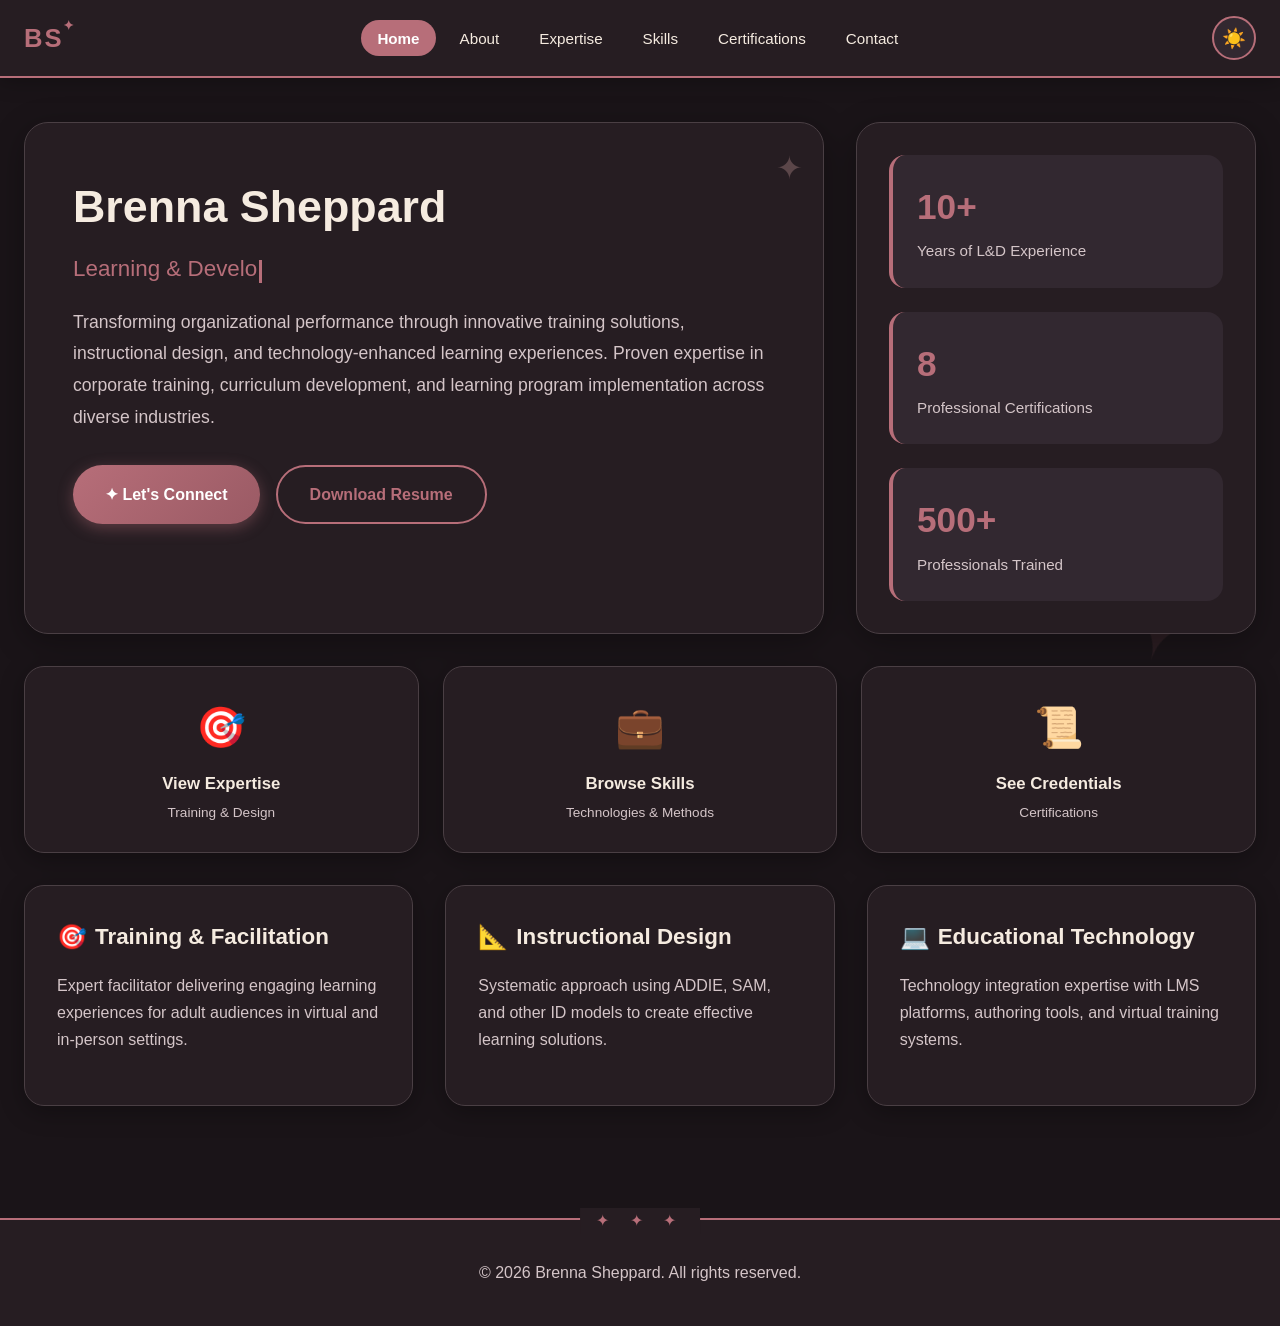
==== commit f8bda17a: "Add fallback video path for local preview" ====
--- a/index.html
+++ b/index.html
@@ -1342,6 +1342,7 @@
                     <div class="avatar-float" id="avatarFloat" title="Click me!">
                         <video class="avatar-video" id="avatarVideo" autoplay loop muted playsinline>
                             <source src="images/anime-avatar.mp4" type="video/mp4">
+                            <source src="anime-avatar.mp4" type="video/mp4">
                         </video>
                         <span class="avatar-hint">Click me! ✦</span>
                     </div>
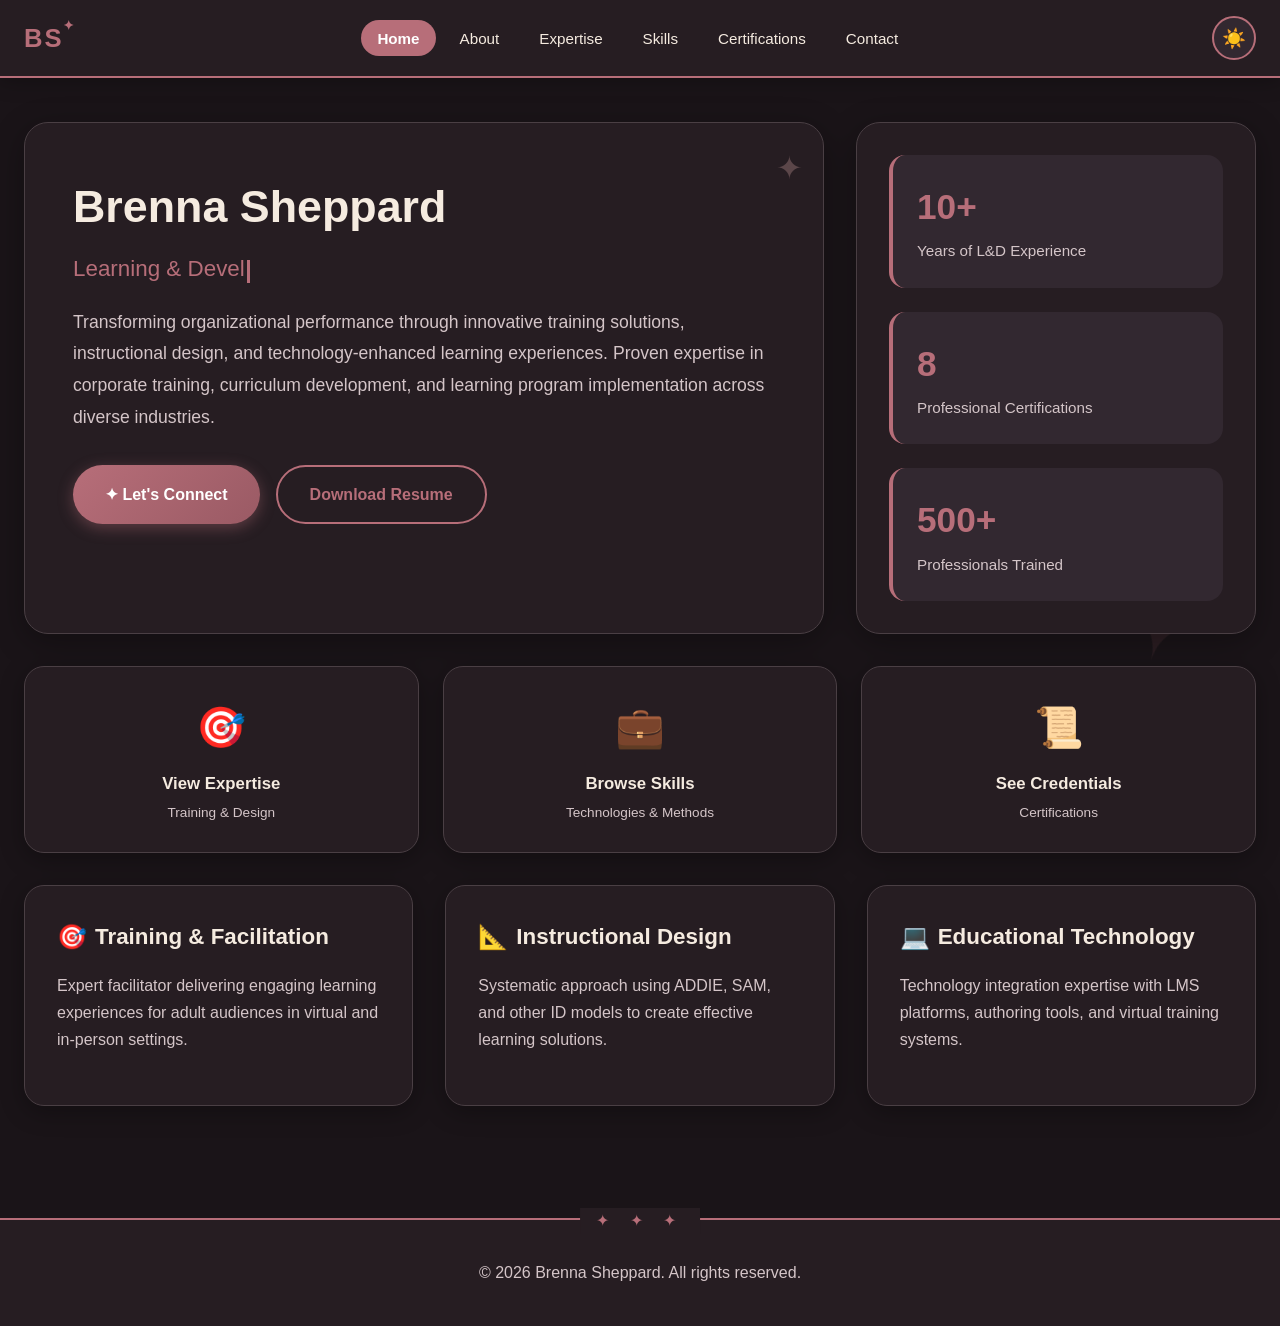
==== commit e842022f: "Add Glinda-style bubble effect with pop interaction - Avatar now positioned lower in circle (object-" ====
--- a/index.html
+++ b/index.html
@@ -729,33 +729,135 @@
             font-weight: 700;
         }
 
-        /* Anime Avatar with Text Wrap */
+        /* Anime Avatar with Bubble Effect */
         .avatar-float {
             float: right;
-            width: 220px;
-            height: 220px;
+            width: 240px;
+            height: 240px;
             margin: 0 0 1.5rem 2rem;
             shape-outside: circle(50%);
-            clip-path: circle(50%);
             position: relative;
             cursor: pointer;
-            transition: transform 0.6s cubic-bezier(0.68, -0.55, 0.265, 1.55);
+            transition: all 0.6s cubic-bezier(0.68, -0.55, 0.265, 1.55);
+            animation: bubbleFloat 4s ease-in-out infinite;
+        }
+
+        .avatar-float.popped {
+            animation: bubblePop 0.5s ease-out forwards;
+            pointer-events: none;
+        }
+
+        @keyframes bubbleFloat {
+            0%, 100% { transform: translateY(0) rotate(0deg); }
+            25% { transform: translateY(-8px) rotate(1deg); }
+            75% { transform: translateY(5px) rotate(-1deg); }
+        }
+
+        @keyframes bubblePop {
+            0% { transform: scale(1); opacity: 1; }
+            30% { transform: scale(1.3); opacity: 0.8; }
+            100% { transform: scale(0); opacity: 0; }
         }
 
         .avatar-float:hover {
-            transform: scale(1.05);
-        }
-
-        .avatar-float.clicked {
-            animation: avatarBounce 0.6s cubic-bezier(0.68, -0.55, 0.265, 1.55);
-        }
-
-        @keyframes avatarBounce {
-            0% { transform: scale(1) rotate(0deg); }
-            25% { transform: scale(1.1) rotate(5deg); }
-            50% { transform: scale(0.95) rotate(-5deg); }
-            75% { transform: scale(1.05) rotate(3deg); }
-            100% { transform: scale(1) rotate(0deg); }
+            animation: bubbleWobble 0.5s ease-in-out;
+        }
+
+        @keyframes bubbleWobble {
+            0%, 100% { transform: scale(1) rotate(0deg); }
+            25% { transform: scale(1.05) rotate(2deg); }
+            50% { transform: scale(0.98) rotate(-2deg); }
+            75% { transform: scale(1.03) rotate(1deg); }
+        }
+
+        /* Bubble container */
+        .bubble-container {
+            position: relative;
+            width: 100%;
+            height: 100%;
+            border-radius: 50%;
+            overflow: hidden;
+        }
+
+        /* Glinda-style bubble overlay */
+        .bubble-overlay {
+            position: absolute;
+            top: 0;
+            left: 0;
+            width: 100%;
+            height: 100%;
+            border-radius: 50%;
+            pointer-events: none;
+            z-index: 2;
+            /* Iridescent bubble gradient */
+            background:
+                radial-gradient(ellipse 80% 50% at 20% 20%, rgba(255,255,255,0.5) 0%, transparent 50%),
+                radial-gradient(ellipse 40% 30% at 75% 25%, rgba(255,255,255,0.3) 0%, transparent 40%),
+                radial-gradient(ellipse 60% 40% at 30% 80%, rgba(183,110,121,0.15) 0%, transparent 50%),
+                radial-gradient(ellipse 50% 50% at 80% 80%, rgba(212,165,165,0.1) 0%, transparent 40%);
+            /* Bubble border/rim effect */
+            box-shadow:
+                inset 0 0 30px rgba(255,255,255,0.3),
+                inset 0 0 60px rgba(183,110,121,0.1),
+                0 0 20px rgba(183,110,121,0.3),
+                0 0 40px rgba(183,110,121,0.2),
+                0 0 60px rgba(212,165,165,0.1);
+            border: 2px solid rgba(255,255,255,0.3);
+        }
+
+        /* Animated shine on bubble */
+        .bubble-shine {
+            position: absolute;
+            top: 8%;
+            left: 15%;
+            width: 25%;
+            height: 20%;
+            background: radial-gradient(ellipse, rgba(255,255,255,0.8) 0%, transparent 70%);
+            border-radius: 50%;
+            z-index: 3;
+            animation: shineMove 6s ease-in-out infinite;
+        }
+
+        .bubble-shine-small {
+            position: absolute;
+            top: 15%;
+            left: 35%;
+            width: 8%;
+            height: 8%;
+            background: rgba(255,255,255,0.9);
+            border-radius: 50%;
+            z-index: 3;
+            animation: shineMove 6s ease-in-out infinite 0.5s;
+        }
+
+        @keyframes shineMove {
+            0%, 100% { transform: translate(0, 0); opacity: 0.8; }
+            50% { transform: translate(5px, 3px); opacity: 1; }
+        }
+
+        /* Rainbow iridescence effect */
+        .bubble-iridescence {
+            position: absolute;
+            top: 0;
+            left: 0;
+            width: 100%;
+            height: 100%;
+            border-radius: 50%;
+            z-index: 1;
+            background: linear-gradient(
+                135deg,
+                rgba(255,182,193,0.1) 0%,
+                rgba(221,160,221,0.1) 25%,
+                rgba(173,216,230,0.1) 50%,
+                rgba(144,238,144,0.05) 75%,
+                rgba(255,218,185,0.1) 100%
+            );
+            animation: iridescenceShift 8s ease-in-out infinite;
+        }
+
+        @keyframes iridescenceShift {
+            0%, 100% { opacity: 0.5; transform: rotate(0deg); }
+            50% { opacity: 0.8; transform: rotate(180deg); }
         }
 
         .avatar-image,
@@ -763,16 +865,24 @@
             width: 100%;
             height: 100%;
             object-fit: cover;
+            object-position: center 30%;
             border-radius: 50%;
-            border: 4px solid var(--accent);
-            box-shadow: 0 8px 32px var(--shadow);
             transition: all 0.4s ease;
         }
 
         .avatar-float:hover .avatar-image,
         .avatar-float:hover .avatar-video {
-            border-color: var(--accent-light);
-            box-shadow: 0 12px 40px var(--shadow), 0 0 30px rgba(183, 110, 121, 0.3);
+            filter: brightness(1.05);
+        }
+
+        /* Text interaction - words near bubble get highlighted */
+        .text-near-bubble {
+            transition: all 0.3s ease;
+        }
+
+        .avatar-float:hover ~ .about-text-flow .text-highlight {
+            color: var(--accent-light);
+            text-shadow: 0 0 10px rgba(183,110,121,0.3);
         }
 
         /* Placeholder avatar styling */
@@ -1338,13 +1448,19 @@
             </div>
             <div class="about-editorial">
                 <div class="about-text-flow">
-                    <!-- Anime Avatar - Animated video avatar -->
-                    <div class="avatar-float" id="avatarFloat" title="Click me!">
-                        <video class="avatar-video" id="avatarVideo" autoplay loop muted playsinline>
-                            <source src="images/anime-avatar.mp4" type="video/mp4">
-                            <source src="anime-avatar.mp4" type="video/mp4">
-                        </video>
-                        <span class="avatar-hint">Click me! ✦</span>
+                    <!-- Anime Avatar in Glinda Bubble -->
+                    <div class="avatar-float" id="avatarFloat" title="Pop the bubble!">
+                        <div class="bubble-container">
+                            <video class="avatar-video" id="avatarVideo" autoplay loop muted playsinline>
+                                <source src="images/anime-avatar.mp4" type="video/mp4">
+                                <source src="anime-avatar.mp4" type="video/mp4">
+                            </video>
+                            <div class="bubble-iridescence"></div>
+                            <div class="bubble-overlay"></div>
+                            <div class="bubble-shine"></div>
+                            <div class="bubble-shine-small"></div>
+                        </div>
+                        <span class="avatar-hint">Pop me! ✦</span>
                     </div>
 
                     <p>I am a results-driven <span class="text-highlight">Learning & Development professional</span> with over a decade of experience designing and delivering impactful training solutions that drive measurable business outcomes. My journey has taken me through the worlds of instructional design, corporate training, curriculum development, and educational technology implementation—each role adding new dimensions to my expertise.</p>
@@ -1860,25 +1976,65 @@
         `;
         document.head.appendChild(style);
 
-        // Avatar Click Interaction
+        // Bubble Pop Interaction
         const avatarFloat = document.getElementById('avatarFloat');
+        let bubblePopped = false;
+
         if (avatarFloat) {
             avatarFloat.addEventListener('click', (e) => {
-                e.stopPropagation(); // Prevent the general click sparkle
-
-                // Add bounce animation class
-                avatarFloat.classList.add('clicked');
-
-                // Create burst of sparkles around avatar
+                e.stopPropagation();
+
+                if (bubblePopped) return;
+                bubblePopped = true;
+
                 const rect = avatarFloat.getBoundingClientRect();
                 const centerX = rect.left + rect.width / 2;
                 const centerY = rect.top + rect.height / 2;
 
-                for (let i = 0; i < 8; i++) {
+                // Create bubble pop particles (iridescent fragments)
+                const colors = ['#FFB6C1', '#DDA0DD', '#ADD8E6', '#98FB98', '#FFDAB9', '#E6E6FA', '#FFC0CB'];
+
+                for (let i = 0; i < 20; i++) {
+                    const particle = document.createElement('div');
+                    const angle = (i / 20) * Math.PI * 2 + Math.random() * 0.5;
+                    const distance = 80 + Math.random() * 100;
+                    const x = centerX + Math.cos(angle) * distance;
+                    const y = centerY + Math.sin(angle) * distance - 50;
+                    const size = 8 + Math.random() * 15;
+                    const color = colors[Math.floor(Math.random() * colors.length)];
+
+                    particle.style.cssText = `
+                        position: fixed;
+                        left: ${centerX}px;
+                        top: ${centerY}px;
+                        width: ${size}px;
+                        height: ${size}px;
+                        background: radial-gradient(circle, ${color} 0%, transparent 70%);
+                        border-radius: 50%;
+                        pointer-events: none;
+                        z-index: 9999;
+                        transition: all 0.8s cubic-bezier(0.25, 0.46, 0.45, 0.94);
+                        opacity: 1;
+                        box-shadow: 0 0 10px ${color};
+                    `;
+                    document.body.appendChild(particle);
+
+                    requestAnimationFrame(() => {
+                        particle.style.left = x + 'px';
+                        particle.style.top = y + 'px';
+                        particle.style.opacity = '0';
+                        particle.style.transform = `scale(0.5) rotate(${Math.random() * 360}deg)`;
+                    });
+
+                    setTimeout(() => particle.remove(), 800);
+                }
+
+                // Create sparkle burst
+                for (let i = 0; i < 12; i++) {
                     const sparkle = document.createElement('div');
                     sparkle.textContent = '✦';
-                    const angle = (i / 8) * Math.PI * 2;
-                    const distance = 80;
+                    const angle = (i / 12) * Math.PI * 2;
+                    const distance = 60 + Math.random() * 80;
                     const x = centerX + Math.cos(angle) * distance;
                     const y = centerY + Math.sin(angle) * distance;
 
@@ -1887,40 +2043,53 @@
                         left: ${centerX}px;
                         top: ${centerY}px;
                         pointer-events: none;
-                        font-size: 1.2rem;
-                        color: var(--accent);
+                        font-size: ${1 + Math.random()}rem;
+                        color: var(--accent-light);
                         z-index: 9999;
-                        transition: all 0.5s cubic-bezier(0.68, -0.55, 0.265, 1.55);
+                        transition: all 0.6s cubic-bezier(0.68, -0.55, 0.265, 1.55);
                         opacity: 1;
+                        text-shadow: 0 0 10px var(--accent);
                     `;
                     document.body.appendChild(sparkle);
 
-                    // Animate outward
                     requestAnimationFrame(() => {
                         sparkle.style.left = x + 'px';
                         sparkle.style.top = y + 'px';
                         sparkle.style.opacity = '0';
-                        sparkle.style.transform = 'scale(1.5) rotate(180deg)';
+                        sparkle.style.transform = 'scale(2) rotate(180deg)';
                     });
 
-                    setTimeout(() => sparkle.remove(), 500);
+                    setTimeout(() => sparkle.remove(), 600);
                 }
 
-                // Remove animation class after it completes
+                // Pop the bubble
+                avatarFloat.classList.add('popped');
+
+                // Reflow text after bubble is gone
                 setTimeout(() => {
-                    avatarFloat.classList.remove('clicked');
-                }, 600);
+                    avatarFloat.style.display = 'none';
+                    // Text will automatically reflow when bubble is removed
+                }, 500);
             });
 
-            // Add floating animation to avatar
-            let floatOffset = 0;
-            function animateFloat() {
-                floatOffset += 0.02;
-                const y = Math.sin(floatOffset) * 5;
-                avatarFloat.style.transform = `translateY(${y}px)`;
-                requestAnimationFrame(animateFloat);
-            }
-            animateFloat();
+            // Bubble wobble on mouse move near it
+            document.addEventListener('mousemove', (e) => {
+                if (bubblePopped) return;
+                const rect = avatarFloat.getBoundingClientRect();
+                const centerX = rect.left + rect.width / 2;
+                const centerY = rect.top + rect.height / 2;
+                const distance = Math.sqrt(
+                    Math.pow(e.clientX - centerX, 2) +
+                    Math.pow(e.clientY - centerY, 2)
+                );
+
+                // If mouse is close to bubble, make it wobble slightly
+                if (distance < 200 && distance > 50) {
+                    const wobbleX = (e.clientX - centerX) / 50;
+                    const wobbleY = (e.clientY - centerY) / 50;
+                    avatarFloat.style.transform = `translate(${wobbleX}px, ${wobbleY}px)`;
+                }
+            });
         }
     </script>
 </body>
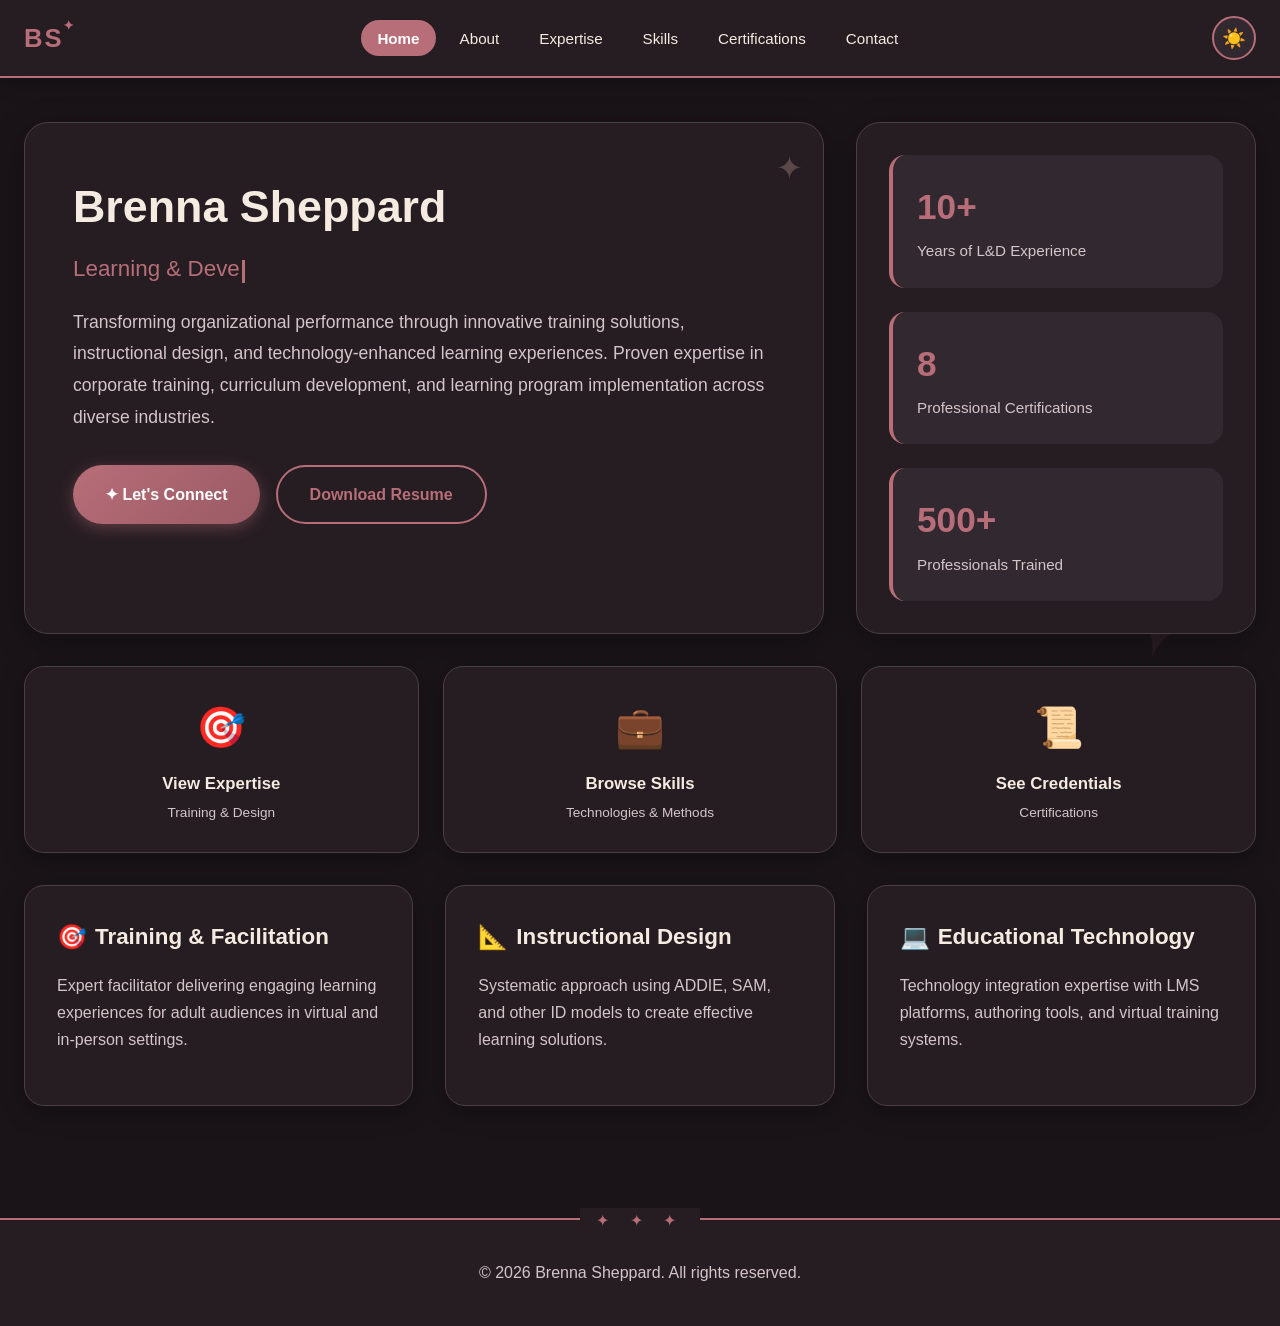
==== commit a8531165: "Implement pretext-inspired editorial engine for text flow - Remove "Click the avatar to see it come " ====
--- a/index.html
+++ b/index.html
@@ -732,14 +732,19 @@
         /* Anime Avatar with Bubble Effect */
         .avatar-float {
             float: right;
-            width: 240px;
-            height: 240px;
-            margin: 0 0 1.5rem 2rem;
-            shape-outside: circle(50%);
+            width: 150px;
+            height: 150px;
+            margin: 0 0 1rem 1.5rem;
             position: relative;
             cursor: pointer;
-            transition: all 0.6s cubic-bezier(0.68, -0.55, 0.265, 1.55);
-            animation: bubbleFloat 4s ease-in-out infinite;
+            transition: transform 0.3s cubic-bezier(0.68, -0.55, 0.265, 1.55);
+            animation: bubbleDrift 8s ease-in-out infinite, bubbleBreathe 3s ease-in-out infinite;
+            z-index: 10;
+        }
+
+        /* Hover effect */
+        .avatar-float:hover {
+            animation: bubbleWobble 0.5s ease-in-out, bubbleBreathe 3s ease-in-out infinite;
         }
 
         .avatar-float.popped {
@@ -753,21 +758,65 @@
             75% { transform: translateY(5px) rotate(-1deg); }
         }
 
+        /* More autonomous wandering movement */
+        @keyframes bubbleDrift {
+            0%, 100% { transform: translate(0, 0) rotate(0deg); }
+            15% { transform: translate(-12px, -8px) rotate(-2deg); }
+            30% { transform: translate(8px, -15px) rotate(3deg); }
+            45% { transform: translate(-5px, 5px) rotate(-1deg); }
+            60% { transform: translate(15px, -5px) rotate(2deg); }
+            75% { transform: translate(-8px, -12px) rotate(-3deg); }
+            90% { transform: translate(5px, 8px) rotate(1deg); }
+        }
+
+        /* Gentle breathing/pulsing */
+        @keyframes bubbleBreathe {
+            0%, 100% { scale: 1; }
+            50% { scale: 1.05; }
+        }
+
         @keyframes bubblePop {
             0% { transform: scale(1); opacity: 1; }
             30% { transform: scale(1.3); opacity: 0.8; }
             100% { transform: scale(0); opacity: 0; }
         }
 
-        .avatar-float:hover {
-            animation: bubbleWobble 0.5s ease-in-out;
-        }
-
         @keyframes bubbleWobble {
             0%, 100% { transform: scale(1) rotate(0deg); }
-            25% { transform: scale(1.05) rotate(2deg); }
-            50% { transform: scale(0.98) rotate(-2deg); }
-            75% { transform: scale(1.03) rotate(1deg); }
+            25% { transform: scale(1.08) rotate(2deg); }
+            50% { transform: scale(0.96) rotate(-2deg); }
+            75% { transform: scale(1.04) rotate(1deg); }
+        }
+
+        /* Interactive text words - Pretext-style */
+        .about-text-flow .interactive-word {
+            display: inline;
+            transition: color 0.2s ease, text-shadow 0.2s ease, transform 0.15s ease;
+            position: relative;
+        }
+
+        .about-text-flow .interactive-word.near-bubble {
+            color: var(--accent);
+            text-shadow: 0 0 10px rgba(183, 110, 121, 0.5);
+        }
+
+        .about-text-flow .interactive-word.very-near {
+            color: var(--accent-light);
+            text-shadow: 0 0 20px rgba(183, 110, 121, 0.7), 0 0 30px rgba(212, 165, 165, 0.4);
+            font-weight: 500;
+        }
+
+        /* Text flows dynamically - no shape-outside needed with pretext approach */
+        .about-text-flow p {
+            transition: all 0.1s ease;
+            line-height: 1.8;
+        }
+
+        /* Glowing highlights near bubble */
+        .about-text-flow .text-highlight.very-near {
+            background: linear-gradient(90deg, rgba(183, 110, 121, 0.3), rgba(212, 165, 165, 0.2));
+            padding: 0 4px;
+            border-radius: 3px;
         }
 
         /* Bubble container */
@@ -865,7 +914,7 @@
             width: 100%;
             height: 100%;
             object-fit: cover;
-            object-position: center 30%;
+            object-position: center 10%;
             border-radius: 50%;
             transition: all 0.4s ease;
         }
@@ -1444,7 +1493,6 @@
         <div class="tab-container" id="about">
             <div class="section-header">
                 <h2>About Me</h2>
-                <p>Click the avatar to see it come alive!</p>
             </div>
             <div class="about-editorial">
                 <div class="about-text-flow">
@@ -2072,24 +2120,215 @@
                 }, 500);
             });
 
-            // Bubble wobble on mouse move near it
-            document.addEventListener('mousemove', (e) => {
-                if (bubblePopped) return;
-                const rect = avatarFloat.getBoundingClientRect();
-                const centerX = rect.left + rect.width / 2;
-                const centerY = rect.top + rect.height / 2;
-                const distance = Math.sqrt(
-                    Math.pow(e.clientX - centerX, 2) +
-                    Math.pow(e.clientY - centerY, 2)
-                );
-
-                // If mouse is close to bubble, make it wobble slightly
-                if (distance < 200 && distance > 50) {
-                    const wobbleX = (e.clientX - centerX) / 50;
-                    const wobbleY = (e.clientY - centerY) / 50;
-                    avatarFloat.style.transform = `translate(${wobbleX}px, ${wobbleY}px)`;
+            // ═══════════════════════════════════════════════════════════
+            // PRETEXT-INSPIRED EDITORIAL ENGINE
+            // Fast canvas-based text measurement with dynamic reflow
+            // ═══════════════════════════════════════════════════════════
+
+            const textFlow = document.querySelector('.about-text-flow');
+            const aboutSection = document.querySelector('.about-editorial');
+
+            if (textFlow && aboutSection) {
+                // Create measurement canvas (pretext approach: no DOM reflow)
+                const measureCanvas = document.createElement('canvas');
+                const ctx = measureCanvas.getContext('2d');
+
+                // Get computed font from the text
+                const computedStyle = getComputedStyle(textFlow);
+                const font = `${computedStyle.fontSize} ${computedStyle.fontFamily}`;
+                ctx.font = font;
+
+                // Store original paragraph data
+                const paragraphs = textFlow.querySelectorAll('p');
+                const paragraphData = [];
+
+                paragraphs.forEach((p, idx) => {
+                    if (p.dataset.processed) return;
+                    p.dataset.processed = 'true';
+
+                    // Extract text content and highlights
+                    const text = p.textContent;
+                    const highlights = [];
+                    p.querySelectorAll('.text-highlight').forEach(h => {
+                        highlights.push(h.textContent);
+                    });
+
+                    paragraphData.push({ element: p, text, highlights, originalHTML: p.innerHTML });
+                });
+
+                // Segment text into words (like pretext's Intl.Segmenter approach)
+                function segmentText(text) {
+                    // Use word boundaries for segmentation
+                    const words = [];
+                    const regex = /(\S+)(\s*)/g;
+                    let match;
+                    while ((match = regex.exec(text)) !== null) {
+                        words.push({ word: match[1], space: match[2] });
+                    }
+                    return words;
                 }
-            });
+
+                // Measure word width using canvas (pretext's core innovation)
+                function measureWord(word) {
+                    return ctx.measureText(word).width;
+                }
+
+                // Calculate available width at a given Y position relative to bubble
+                function getAvailableWidth(y, bubbleRect, containerRect, bubbleRadius) {
+                    const bubbleCenterY = bubbleRect.top + bubbleRect.height / 2 - containerRect.top;
+                    const bubbleCenterX = bubbleRect.left + bubbleRect.width / 2 - containerRect.left;
+                    const containerWidth = containerRect.width;
+
+                    // Check if this line intersects with the bubble
+                    const dy = Math.abs(y - bubbleCenterY);
+                    if (dy < bubbleRadius) {
+                        // Calculate horizontal intrusion of bubble at this Y
+                        const intrusion = Math.sqrt(bubbleRadius * bubbleRadius - dy * dy);
+                        const bubbleLeft = bubbleCenterX - intrusion;
+                        const bubbleRight = bubbleCenterX + intrusion;
+
+                        // Bubble is floated right, so reduce width from right side
+                        if (bubbleRight > containerWidth - 20) {
+                            return Math.max(50, bubbleLeft - 20); // 20px margin
+                        }
+                    }
+                    return containerWidth;
+                }
+
+                // Layout text with variable line widths (like pretext's layoutNextLineRange)
+                function layoutText(words, containerRect, bubbleRect, lineHeight) {
+                    const lines = [];
+                    let currentLine = [];
+                    let currentWidth = 0;
+                    let y = lineHeight;
+                    const bubbleRadius = bubbleRect ? (bubbleRect.width / 2) + 25 : 0; // Extra margin
+
+                    words.forEach(({ word, space }) => {
+                        const wordWidth = measureWord(word + space);
+                        const availableWidth = bubbleRect ?
+                            getAvailableWidth(y, bubbleRect, containerRect, bubbleRadius) :
+                            containerRect.width;
+
+                        if (currentWidth + wordWidth > availableWidth && currentLine.length > 0) {
+                            // Wrap to next line
+                            lines.push({ words: currentLine, y, width: availableWidth });
+                            currentLine = [];
+                            currentWidth = 0;
+                            y += lineHeight;
+                        }
+
+                        currentLine.push({ word, space, width: wordWidth });
+                        currentWidth += wordWidth;
+                    });
+
+                    if (currentLine.length > 0) {
+                        lines.push({ words: currentLine, y, width: containerRect.width });
+                    }
+
+                    return lines;
+                }
+
+                // Render text with word spans for interaction
+                function renderParagraph(p, data, bubbleRect) {
+                    const containerRect = textFlow.getBoundingClientRect();
+                    const lineHeight = parseFloat(computedStyle.lineHeight) || 26;
+                    const words = segmentText(data.text);
+                    const lines = layoutText(words, containerRect, bubbleRect, lineHeight);
+
+                    // Build HTML with interactive words
+                    let html = '';
+                    const bubbleCenterX = bubbleRect ? bubbleRect.left + bubbleRect.width / 2 : 0;
+                    const bubbleCenterY = bubbleRect ? bubbleRect.top + bubbleRect.height / 2 : 0;
+
+                    lines.forEach(line => {
+                        line.words.forEach(({ word, space }) => {
+                            // Check if this word is a highlight
+                            const isHighlight = data.highlights.some(h => h.includes(word) && word.length > 3);
+
+                            // Calculate proximity class
+                            let proximityClass = '';
+                            if (bubbleRect && line.width < containerRect.width - 50) {
+                                proximityClass = 'near-bubble';
+                                if (line.width < containerRect.width - 100) {
+                                    proximityClass = 'very-near';
+                                }
+                            }
+
+                            if (isHighlight) {
+                                html += `<span class="text-highlight interactive-word ${proximityClass}">${word}</span>${space}`;
+                            } else {
+                                html += `<span class="interactive-word ${proximityClass}">${word}</span>${space}`;
+                            }
+                        });
+                    });
+
+                    p.innerHTML = html;
+                }
+
+                // Initial render
+                function updateTextLayout() {
+                    if (bubblePopped) return;
+                    const bubbleRect = avatarFloat.getBoundingClientRect();
+                    paragraphData.forEach(data => {
+                        renderParagraph(data.element, data, bubbleRect);
+                    });
+                }
+
+                // Debounced update for performance
+                let layoutTimeout;
+                function debouncedUpdate() {
+                    clearTimeout(layoutTimeout);
+                    layoutTimeout = setTimeout(updateTextLayout, 16); // ~60fps
+                }
+
+                // Update on bubble animation (every frame during drift)
+                let animationFrame;
+                function trackBubble() {
+                    if (bubblePopped) {
+                        cancelAnimationFrame(animationFrame);
+                        // Restore original text when bubble is gone
+                        paragraphData.forEach(data => {
+                            data.element.innerHTML = data.originalHTML;
+                        });
+                        return;
+                    }
+                    debouncedUpdate();
+                    animationFrame = requestAnimationFrame(trackBubble);
+                }
+
+                // Start tracking after a short delay for initial render
+                setTimeout(() => {
+                    updateTextLayout();
+                    trackBubble();
+                }, 100);
+
+                // Also update on window resize
+                window.addEventListener('resize', debouncedUpdate);
+
+                // Mouse proximity effect (enhanced with pretext measurements)
+                document.addEventListener('mousemove', (e) => {
+                    if (bubblePopped) return;
+                    const rect = avatarFloat.getBoundingClientRect();
+                    const centerX = rect.left + rect.width / 2;
+                    const centerY = rect.top + rect.height / 2;
+                    const bubbleDistance = Math.sqrt(
+                        Math.pow(e.clientX - centerX, 2) +
+                        Math.pow(e.clientY - centerY, 2)
+                    );
+
+                    // Bubble wobbles toward mouse
+                    if (bubbleDistance < 200 && bubbleDistance > 50) {
+                        const wobbleX = (e.clientX - centerX) / 30;
+                        const wobbleY = (e.clientY - centerY) / 30;
+                        avatarFloat.style.transform = `translate(${wobbleX}px, ${wobbleY}px)`;
+                    }
+                });
+
+                // Reset on mouse leave
+                aboutSection.addEventListener('mouseleave', () => {
+                    avatarFloat.style.transform = '';
+                });
+            }
         }
     </script>
 </body>
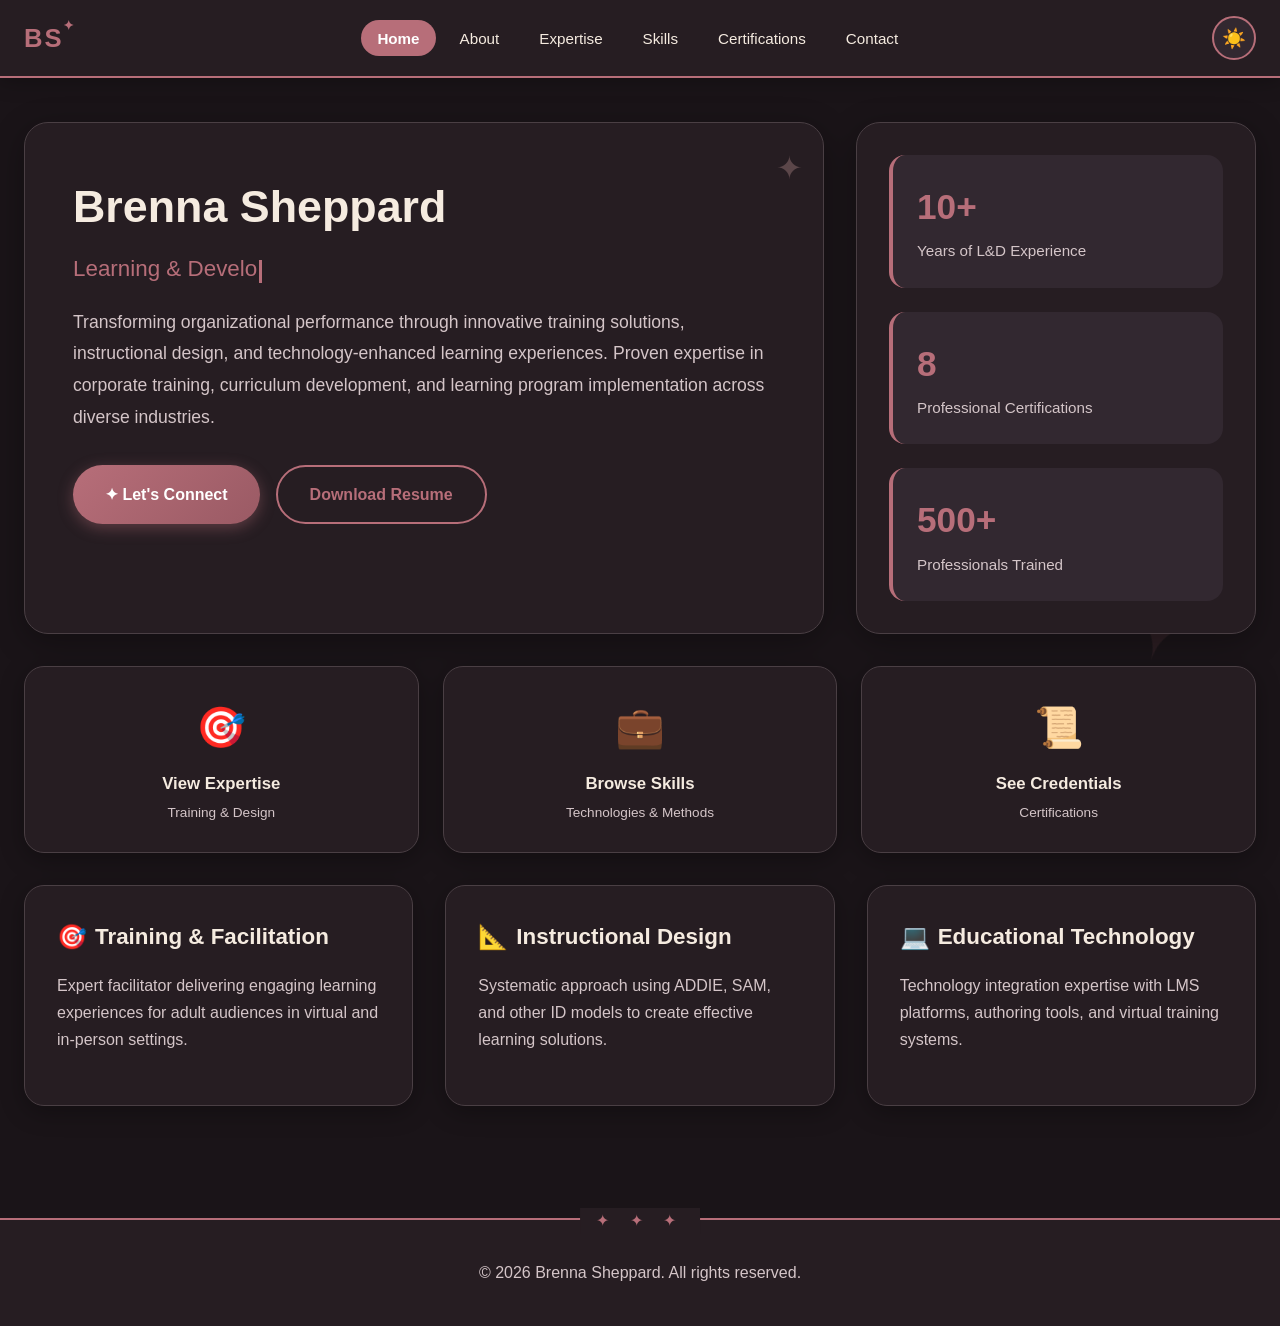
==== commit 8d519be7: "Rewrite bubble engine: truly floats through text - Bubble now position: absolute, controlled entirel" ====
--- a/index.html
+++ b/index.html
@@ -709,11 +709,13 @@
         }
 
         .about-text-flow {
+            position: relative;
             font-size: 1.1rem;
             line-height: 1.9;
             color: var(--text-secondary);
             text-align: justify;
             hyphens: auto;
+            min-height: 400px;
         }
 
         .about-text-flow p {
@@ -729,22 +731,19 @@
             font-weight: 700;
         }
 
-        /* Anime Avatar with Bubble Effect */
+        /* Anime Avatar with Bubble Effect - Free floating through text */
         .avatar-float {
-            float: right;
-            width: 150px;
-            height: 150px;
-            margin: 0 0 1rem 1.5rem;
-            position: relative;
+            position: absolute;
+            width: 140px;
+            height: 140px;
             cursor: pointer;
-            transition: transform 0.3s cubic-bezier(0.68, -0.55, 0.265, 1.55);
-            animation: bubbleDrift 8s ease-in-out infinite, bubbleBreathe 3s ease-in-out infinite;
-            z-index: 10;
-        }
-
-        /* Hover effect */
+            z-index: 100;
+            pointer-events: auto;
+            /* No CSS animation - JS controls position for text reflow */
+        }
+
         .avatar-float:hover {
-            animation: bubbleWobble 0.5s ease-in-out, bubbleBreathe 3s ease-in-out infinite;
+            transform: scale(1.08);
         }
 
         .avatar-float.popped {
@@ -752,27 +751,10 @@
             pointer-events: none;
         }
 
-        @keyframes bubbleFloat {
-            0%, 100% { transform: translateY(0) rotate(0deg); }
-            25% { transform: translateY(-8px) rotate(1deg); }
-            75% { transform: translateY(5px) rotate(-1deg); }
-        }
-
-        /* More autonomous wandering movement */
-        @keyframes bubbleDrift {
-            0%, 100% { transform: translate(0, 0) rotate(0deg); }
-            15% { transform: translate(-12px, -8px) rotate(-2deg); }
-            30% { transform: translate(8px, -15px) rotate(3deg); }
-            45% { transform: translate(-5px, 5px) rotate(-1deg); }
-            60% { transform: translate(15px, -5px) rotate(2deg); }
-            75% { transform: translate(-8px, -12px) rotate(-3deg); }
-            90% { transform: translate(5px, 8px) rotate(1deg); }
-        }
-
         /* Gentle breathing/pulsing */
         @keyframes bubbleBreathe {
-            0%, 100% { scale: 1; }
-            50% { scale: 1.05; }
+            0%, 100% { transform: scale(1); }
+            50% { transform: scale(1.03); }
         }
 
         @keyframes bubblePop {
@@ -788,35 +770,21 @@
             75% { transform: scale(1.04) rotate(1deg); }
         }
 
-        /* Interactive text words - Pretext-style */
+        /* Interactive text words - pushed by floating bubble */
         .about-text-flow .interactive-word {
-            display: inline;
-            transition: color 0.2s ease, text-shadow 0.2s ease, transform 0.15s ease;
-            position: relative;
+            display: inline-block;
+            transition: transform 0.15s ease-out, color 0.2s ease, text-shadow 0.2s ease;
+            will-change: transform;
         }
 
         .about-text-flow .interactive-word.near-bubble {
-            color: var(--accent);
-            text-shadow: 0 0 10px rgba(183, 110, 121, 0.5);
-        }
-
-        .about-text-flow .interactive-word.very-near {
-            color: var(--accent-light);
-            text-shadow: 0 0 20px rgba(183, 110, 121, 0.7), 0 0 30px rgba(212, 165, 165, 0.4);
-            font-weight: 500;
-        }
-
-        /* Text flows dynamically - no shape-outside needed with pretext approach */
+            z-index: 5;
+        }
+
+        /* Text container */
         .about-text-flow p {
-            transition: all 0.1s ease;
-            line-height: 1.8;
-        }
-
-        /* Glowing highlights near bubble */
-        .about-text-flow .text-highlight.very-near {
-            background: linear-gradient(90deg, rgba(183, 110, 121, 0.3), rgba(212, 165, 165, 0.2));
-            padding: 0 4px;
-            border-radius: 3px;
+            line-height: 1.9;
+            margin-bottom: 1.25rem;
         }
 
         /* Bubble container */
@@ -2121,212 +2089,190 @@
             });
 
             // ═══════════════════════════════════════════════════════════
-            // PRETEXT-INSPIRED EDITORIAL ENGINE
-            // Fast canvas-based text measurement with dynamic reflow
+            // FLOATING BUBBLE ENGINE
+            // Bubble floats through text, pushing words aside
             // ═══════════════════════════════════════════════════════════
 
             const textFlow = document.querySelector('.about-text-flow');
             const aboutSection = document.querySelector('.about-editorial');
 
             if (textFlow && aboutSection) {
-                // Create measurement canvas (pretext approach: no DOM reflow)
-                const measureCanvas = document.createElement('canvas');
-                const ctx = measureCanvas.getContext('2d');
-
-                // Get computed font from the text
-                const computedStyle = getComputedStyle(textFlow);
-                const font = `${computedStyle.fontSize} ${computedStyle.fontFamily}`;
-                ctx.font = font;
-
-                // Store original paragraph data
+                // Bubble position state (controlled by JS, not CSS)
+                let bubbleX = textFlow.offsetWidth - 100; // Start at right
+                let bubbleY = 50; // Start near top
+                let targetX = bubbleX;
+                let targetY = bubbleY;
+                let velocityX = 0;
+                let velocityY = 0;
+                let scrollOffset = 0;
+                let time = 0;
+
+                // Set initial bubble position
+                avatarFloat.style.right = 'auto';
+                avatarFloat.style.left = bubbleX + 'px';
+                avatarFloat.style.top = bubbleY + 'px';
+
+                // Wrap all text words in spans for interaction
                 const paragraphs = textFlow.querySelectorAll('p');
-                const paragraphData = [];
-
-                paragraphs.forEach((p, idx) => {
+                const allWords = [];
+
+                paragraphs.forEach(p => {
                     if (p.dataset.processed) return;
                     p.dataset.processed = 'true';
 
-                    // Extract text content and highlights
-                    const text = p.textContent;
-                    const highlights = [];
-                    p.querySelectorAll('.text-highlight').forEach(h => {
-                        highlights.push(h.textContent);
-                    });
-
-                    paragraphData.push({ element: p, text, highlights, originalHTML: p.innerHTML });
+                    const html = p.innerHTML;
+                    // Wrap words, preserving existing spans
+                    const wrapped = html.replace(/(\b\w+\b)(?![^<]*>)/g, '<span class="interactive-word">$1</span>');
+                    p.innerHTML = wrapped;
                 });
 
-                // Segment text into words (like pretext's Intl.Segmenter approach)
-                function segmentText(text) {
-                    // Use word boundaries for segmentation
-                    const words = [];
-                    const regex = /(\S+)(\s*)/g;
-                    let match;
-                    while ((match = regex.exec(text)) !== null) {
-                        words.push({ word: match[1], space: match[2] });
-                    }
-                    return words;
-                }
-
-                // Measure word width using canvas (pretext's core innovation)
-                function measureWord(word) {
-                    return ctx.measureText(word).width;
-                }
-
-                // Calculate available width at a given Y position relative to bubble
-                function getAvailableWidth(y, bubbleRect, containerRect, bubbleRadius) {
-                    const bubbleCenterY = bubbleRect.top + bubbleRect.height / 2 - containerRect.top;
-                    const bubbleCenterX = bubbleRect.left + bubbleRect.width / 2 - containerRect.left;
-                    const containerWidth = containerRect.width;
-
-                    // Check if this line intersects with the bubble
-                    const dy = Math.abs(y - bubbleCenterY);
-                    if (dy < bubbleRadius) {
-                        // Calculate horizontal intrusion of bubble at this Y
-                        const intrusion = Math.sqrt(bubbleRadius * bubbleRadius - dy * dy);
-                        const bubbleLeft = bubbleCenterX - intrusion;
-                        const bubbleRight = bubbleCenterX + intrusion;
-
-                        // Bubble is floated right, so reduce width from right side
-                        if (bubbleRight > containerWidth - 20) {
-                            return Math.max(50, bubbleLeft - 20); // 20px margin
-                        }
-                    }
-                    return containerWidth;
-                }
-
-                // Layout text with variable line widths (like pretext's layoutNextLineRange)
-                function layoutText(words, containerRect, bubbleRect, lineHeight) {
-                    const lines = [];
-                    let currentLine = [];
-                    let currentWidth = 0;
-                    let y = lineHeight;
-                    const bubbleRadius = bubbleRect ? (bubbleRect.width / 2) + 25 : 0; // Extra margin
-
-                    words.forEach(({ word, space }) => {
-                        const wordWidth = measureWord(word + space);
-                        const availableWidth = bubbleRect ?
-                            getAvailableWidth(y, bubbleRect, containerRect, bubbleRadius) :
-                            containerRect.width;
-
-                        if (currentWidth + wordWidth > availableWidth && currentLine.length > 0) {
-                            // Wrap to next line
-                            lines.push({ words: currentLine, y, width: availableWidth });
-                            currentLine = [];
-                            currentWidth = 0;
-                            y += lineHeight;
-                        }
-
-                        currentLine.push({ word, space, width: wordWidth });
-                        currentWidth += wordWidth;
-                    });
-
-                    if (currentLine.length > 0) {
-                        lines.push({ words: currentLine, y, width: containerRect.width });
-                    }
-
-                    return lines;
-                }
-
-                // Render text with word spans for interaction
-                function renderParagraph(p, data, bubbleRect) {
-                    const containerRect = textFlow.getBoundingClientRect();
-                    const lineHeight = parseFloat(computedStyle.lineHeight) || 26;
-                    const words = segmentText(data.text);
-                    const lines = layoutText(words, containerRect, bubbleRect, lineHeight);
-
-                    // Build HTML with interactive words
-                    let html = '';
-                    const bubbleCenterX = bubbleRect ? bubbleRect.left + bubbleRect.width / 2 : 0;
-                    const bubbleCenterY = bubbleRect ? bubbleRect.top + bubbleRect.height / 2 : 0;
-
-                    lines.forEach(line => {
-                        line.words.forEach(({ word, space }) => {
-                            // Check if this word is a highlight
-                            const isHighlight = data.highlights.some(h => h.includes(word) && word.length > 3);
-
-                            // Calculate proximity class
-                            let proximityClass = '';
-                            if (bubbleRect && line.width < containerRect.width - 50) {
-                                proximityClass = 'near-bubble';
-                                if (line.width < containerRect.width - 100) {
-                                    proximityClass = 'very-near';
-                                }
-                            }
-
-                            if (isHighlight) {
-                                html += `<span class="text-highlight interactive-word ${proximityClass}">${word}</span>${space}`;
-                            } else {
-                                html += `<span class="interactive-word ${proximityClass}">${word}</span>${space}`;
-                            }
-                        });
-                    });
-
-                    p.innerHTML = html;
-                }
-
-                // Initial render
-                function updateTextLayout() {
-                    if (bubblePopped) return;
-                    const bubbleRect = avatarFloat.getBoundingClientRect();
-                    paragraphData.forEach(data => {
-                        renderParagraph(data.element, data, bubbleRect);
+                // Collect all word elements
+                function collectWords() {
+                    allWords.length = 0;
+                    textFlow.querySelectorAll('.interactive-word').forEach(word => {
+                        allWords.push(word);
                     });
                 }
-
-                // Debounced update for performance
-                let layoutTimeout;
-                function debouncedUpdate() {
-                    clearTimeout(layoutTimeout);
-                    layoutTimeout = setTimeout(updateTextLayout, 16); // ~60fps
+                collectWords();
+
+                // Autonomous floating motion
+                function updateBubbleTarget() {
+                    time += 0.02;
+                    const containerWidth = textFlow.offsetWidth;
+                    const containerHeight = textFlow.offsetHeight;
+
+                    // Gentle wandering pattern
+                    const wanderX = Math.sin(time * 0.5) * 60 + Math.sin(time * 0.3) * 30;
+                    const wanderY = Math.cos(time * 0.4) * 40 + Math.sin(time * 0.6) * 20;
+
+                    // Base position: right side, following scroll
+                    const baseX = containerWidth - 120 + wanderX;
+                    const baseY = 60 + scrollOffset + wanderY;
+
+                    // Clamp to container
+                    targetX = Math.max(80, Math.min(containerWidth - 160, baseX));
+                    targetY = Math.max(20, Math.min(containerHeight - 160, baseY));
                 }
 
-                // Update on bubble animation (every frame during drift)
-                let animationFrame;
-                function trackBubble() {
+                // Smooth bubble movement
+                function moveBubble() {
+                    if (bubblePopped) return;
+
+                    // Spring physics for smooth following
+                    const dx = targetX - bubbleX;
+                    const dy = targetY - bubbleY;
+                    velocityX += dx * 0.03;
+                    velocityY += dy * 0.03;
+                    velocityX *= 0.92; // Damping
+                    velocityY *= 0.92;
+
+                    bubbleX += velocityX;
+                    bubbleY += velocityY;
+
+                    // Apply position
+                    avatarFloat.style.left = bubbleX + 'px';
+                    avatarFloat.style.top = bubbleY + 'px';
+
+                    // Slight rotation based on velocity
+                    const rotation = velocityX * 0.5;
+                    const scale = 1 + Math.abs(velocityY) * 0.005;
+                    avatarFloat.style.transform = `rotate(${rotation}deg) scale(${scale})`;
+                }
+
+                // Push words away from bubble
+                function updateWordPositions() {
+                    if (bubblePopped) return;
+
+                    const bubbleRect = avatarFloat.getBoundingClientRect();
+                    const bubbleCenterX = bubbleRect.left + bubbleRect.width / 2;
+                    const bubbleCenterY = bubbleRect.top + bubbleRect.height / 2;
+                    const bubbleRadius = bubbleRect.width / 2 + 30; // Interaction radius
+
+                    allWords.forEach(word => {
+                        const rect = word.getBoundingClientRect();
+                        const wordCenterX = rect.left + rect.width / 2;
+                        const wordCenterY = rect.top + rect.height / 2;
+
+                        const dx = wordCenterX - bubbleCenterX;
+                        const dy = wordCenterY - bubbleCenterY;
+                        const distance = Math.sqrt(dx * dx + dy * dy);
+
+                        if (distance < bubbleRadius && distance > 0) {
+                            // Push word away from bubble
+                            const force = (bubbleRadius - distance) / bubbleRadius;
+                            const pushX = (dx / distance) * force * 25;
+                            const pushY = (dy / distance) * force * 8;
+
+                            word.style.transform = `translate(${pushX}px, ${pushY}px)`;
+                            word.style.color = 'var(--accent)';
+                            word.style.textShadow = `0 0 ${force * 15}px rgba(183, 110, 121, ${force * 0.6})`;
+                            word.classList.add('near-bubble');
+                        } else {
+                            word.style.transform = '';
+                            word.style.color = '';
+                            word.style.textShadow = '';
+                            word.classList.remove('near-bubble');
+                        }
+                    });
+                }
+
+                // Animation loop
+                function animate() {
                     if (bubblePopped) {
-                        cancelAnimationFrame(animationFrame);
-                        // Restore original text when bubble is gone
-                        paragraphData.forEach(data => {
-                            data.element.innerHTML = data.originalHTML;
+                        // Reset all words when bubble pops
+                        allWords.forEach(word => {
+                            word.style.transform = '';
+                            word.style.color = '';
+                            word.style.textShadow = '';
                         });
                         return;
                     }
-                    debouncedUpdate();
-                    animationFrame = requestAnimationFrame(trackBubble);
+
+                    updateBubbleTarget();
+                    moveBubble();
+                    updateWordPositions();
+                    requestAnimationFrame(animate);
                 }
 
-                // Start tracking after a short delay for initial render
-                setTimeout(() => {
-                    updateTextLayout();
-                    trackBubble();
-                }, 100);
-
-                // Also update on window resize
-                window.addEventListener('resize', debouncedUpdate);
-
-                // Mouse proximity effect (enhanced with pretext measurements)
+                // Start animation
+                setTimeout(animate, 100);
+
+                // Scroll moves bubble down
+                window.addEventListener('scroll', () => {
+                    if (bubblePopped) return;
+
+                    const aboutRect = aboutSection.getBoundingClientRect();
+                    const viewportCenter = window.innerHeight / 2;
+
+                    // Move bubble to stay in viewport when scrolling through about section
+                    if (aboutRect.top < viewportCenter && aboutRect.bottom > viewportCenter) {
+                        scrollOffset = Math.min(
+                            textFlow.offsetHeight - 200,
+                            Math.max(0, viewportCenter - aboutRect.top - 100)
+                        );
+                    }
+                }, { passive: true });
+
+                // Mouse attracts bubble slightly
                 document.addEventListener('mousemove', (e) => {
                     if (bubblePopped) return;
-                    const rect = avatarFloat.getBoundingClientRect();
-                    const centerX = rect.left + rect.width / 2;
-                    const centerY = rect.top + rect.height / 2;
-                    const bubbleDistance = Math.sqrt(
-                        Math.pow(e.clientX - centerX, 2) +
-                        Math.pow(e.clientY - centerY, 2)
-                    );
-
-                    // Bubble wobbles toward mouse
-                    if (bubbleDistance < 200 && bubbleDistance > 50) {
-                        const wobbleX = (e.clientX - centerX) / 30;
-                        const wobbleY = (e.clientY - centerY) / 30;
-                        avatarFloat.style.transform = `translate(${wobbleX}px, ${wobbleY}px)`;
+
+                    const aboutRect = aboutSection.getBoundingClientRect();
+                    if (e.clientX > aboutRect.left && e.clientX < aboutRect.right &&
+                        e.clientY > aboutRect.top && e.clientY < aboutRect.bottom) {
+                        // Mouse is in about section - bubble is slightly attracted
+                        const localX = e.clientX - aboutRect.left;
+                        const localY = e.clientY - aboutRect.top + textFlow.scrollTop;
+
+                        targetX += (localX - targetX) * 0.02;
+                        targetY += (localY - targetY) * 0.02;
                     }
                 });
 
-                // Reset on mouse leave
-                aboutSection.addEventListener('mouseleave', () => {
-                    avatarFloat.style.transform = '';
+                // Resize handling
+                window.addEventListener('resize', () => {
+                    collectWords();
+                    bubbleX = Math.min(bubbleX, textFlow.offsetWidth - 160);
                 });
             }
         }
